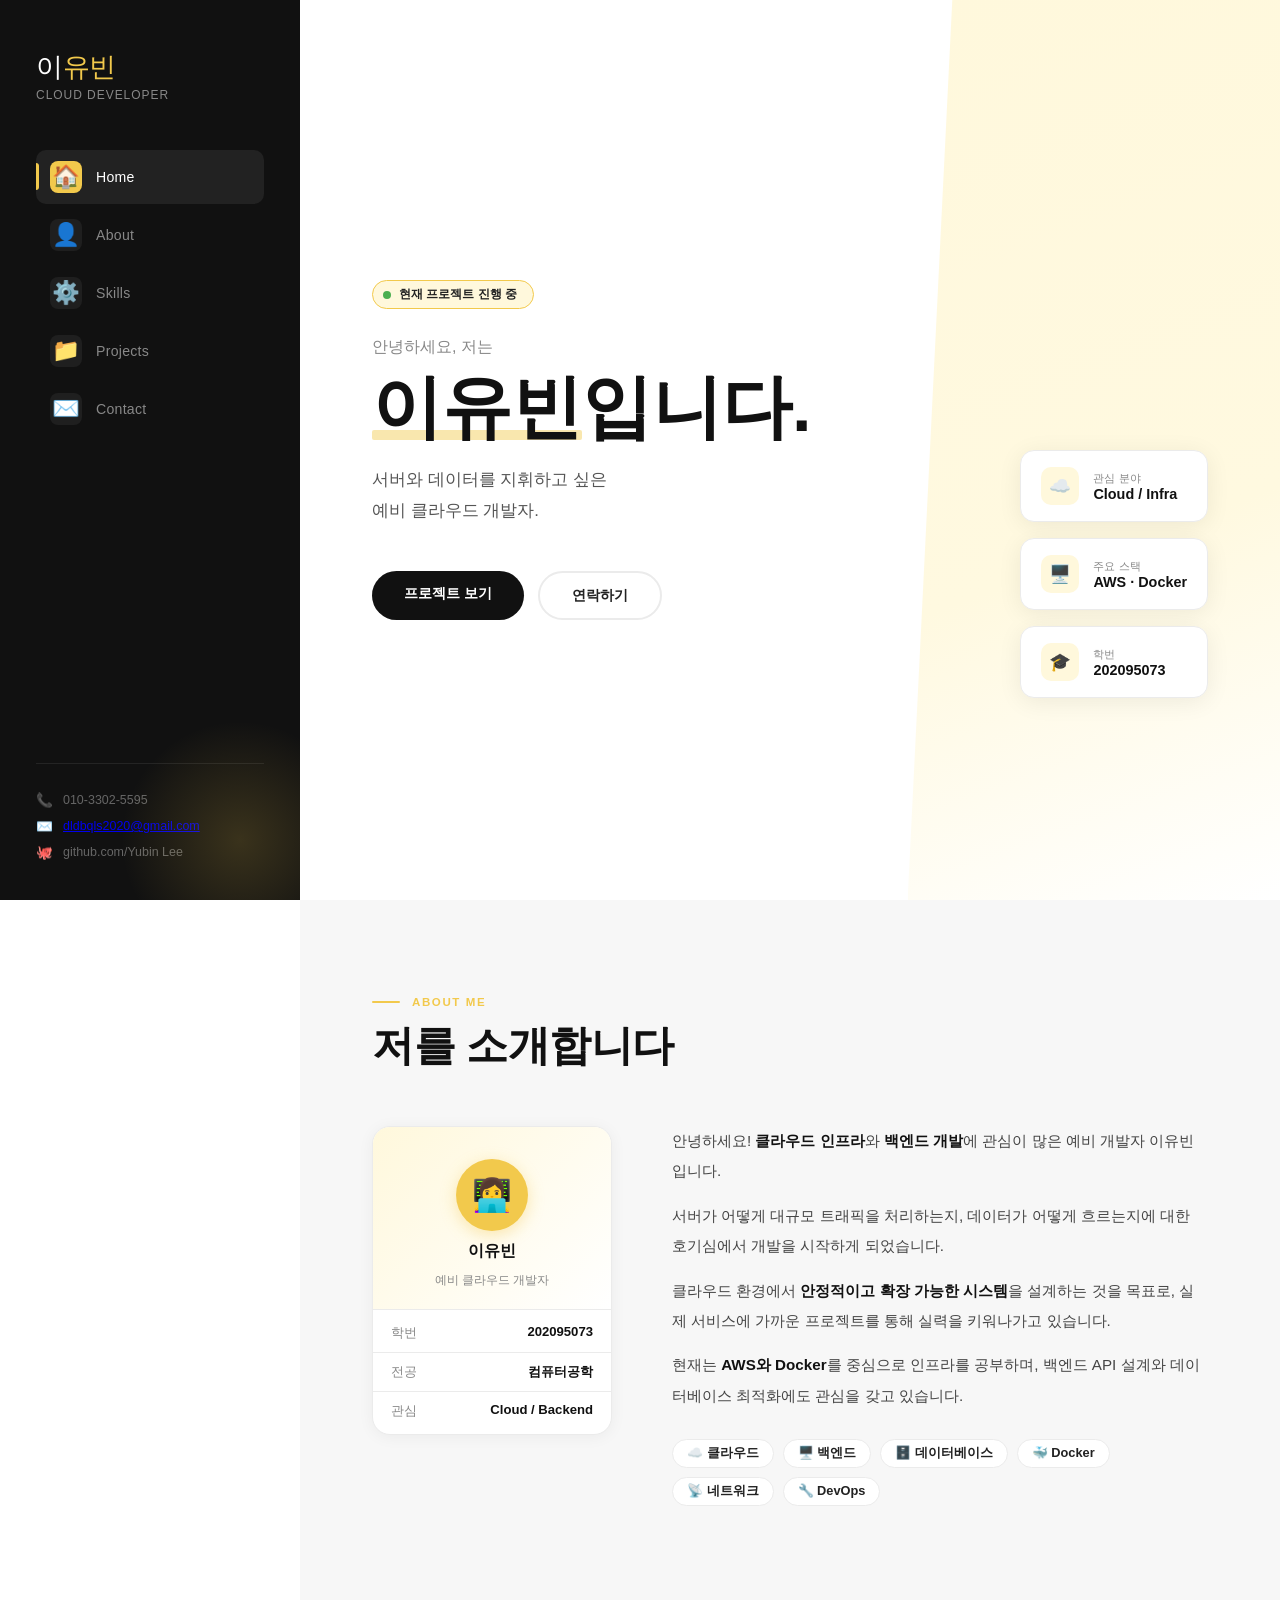
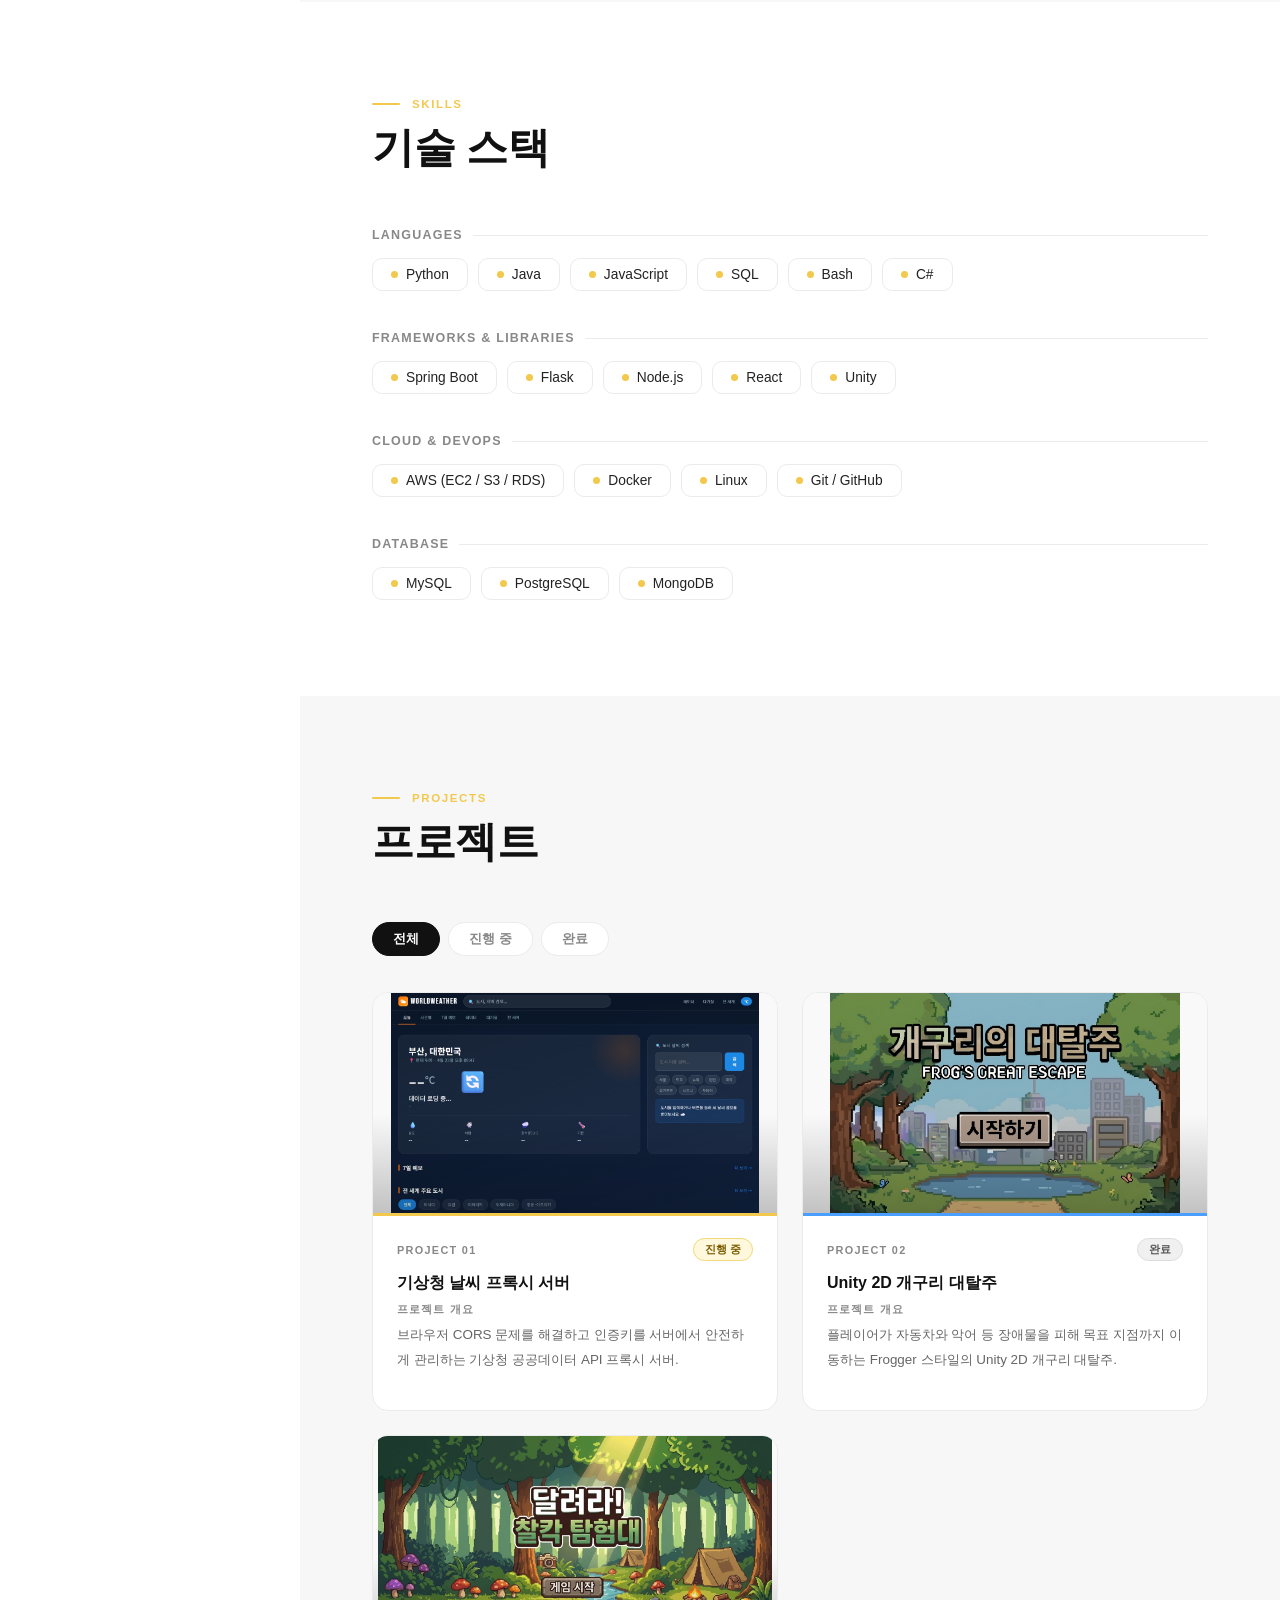
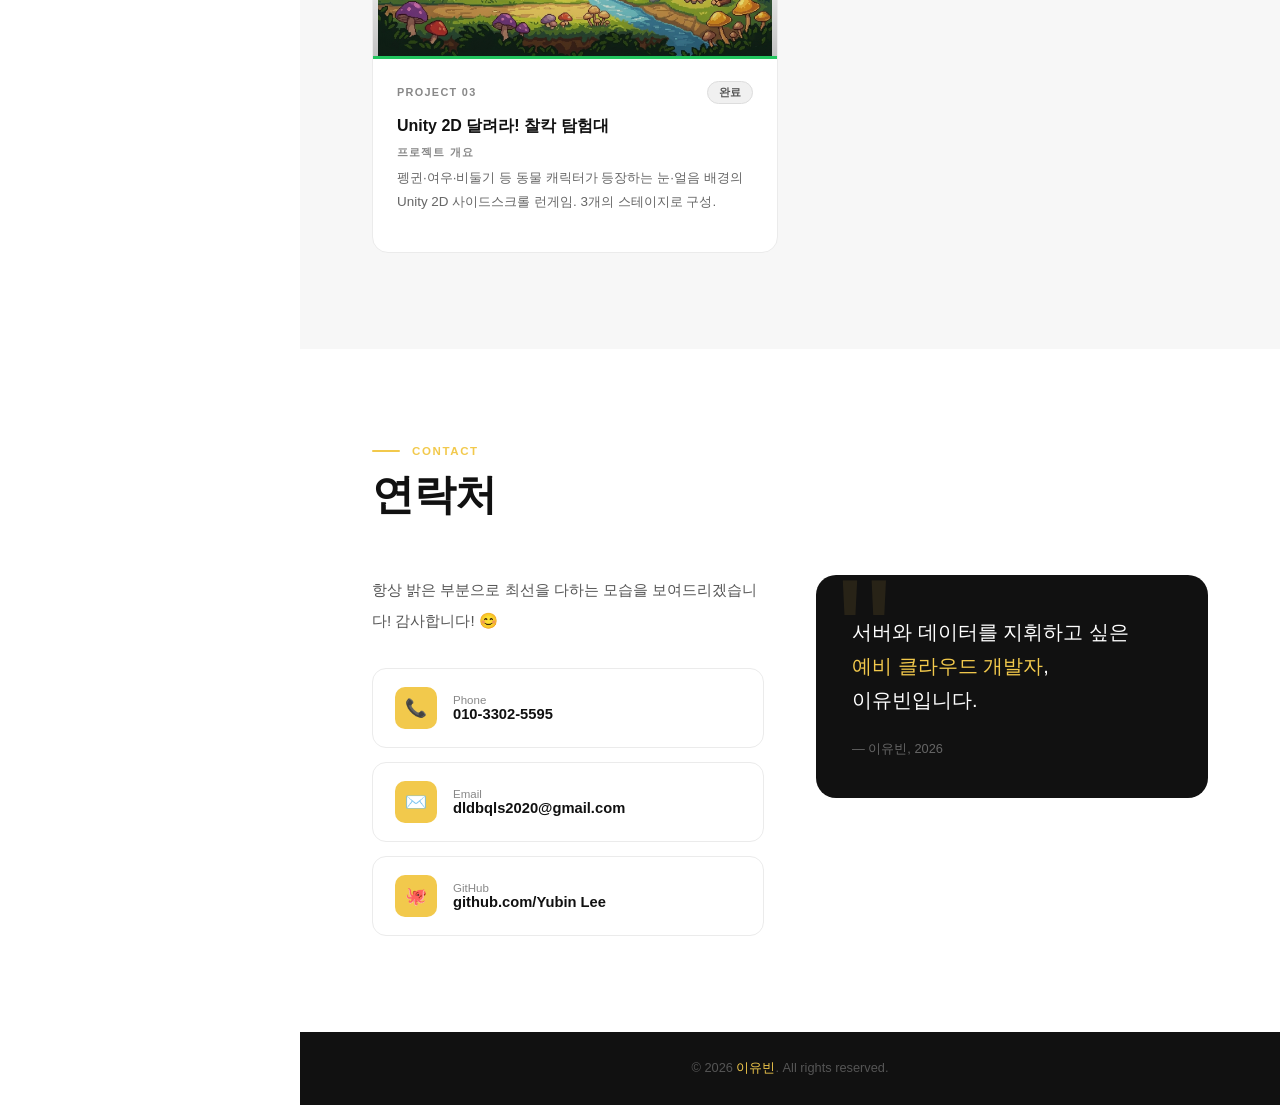
==== index.html @ a350619e "Add files via upload" ====
<!DOCTYPE html>
<html lang="ko">
<head>
  <meta charset="UTF-8" />
  <meta name="viewport" content="width=device-width, initial-scale=1.0" />
  <title>이유빈 | Portfolio</title>
  <link rel="stylesheet" href="css/style.css">
</head>
<body>

<!-- ── SIDEBAR ── -->
<aside class="sidebar">
  <div class="sb-logo">이<span>유빈</span></div>
  <div class="sb-role">Cloud Developer</div>

  <nav class="sb-nav">
    <a href="#hero" data-section="hero" class="active">
      <span class="nav-icon" style="font-size:1.4rem;line-height:1">🏠</span> Home
    </a>
    <a href="#about" data-section="about">
      <span class="nav-icon" style="font-size:1.4rem;line-height:1">👤</span> About
    </a>
    <a href="#skills" data-section="skills">
      <span class="nav-icon" style="font-size:1.4rem;line-height:1">⚙️</span> Skills
    </a>
    <a href="#projects" data-section="projects">
      <span class="nav-icon" style="font-size:1.4rem;line-height:1">📁</span> Projects
    </a>
    <a href="#contact" data-section="contact">
      <span class="nav-icon" style="font-size:1.4rem;line-height:1">✉️</span> Contact
    </a>
  </nav>

  <div class="sb-bottom">
    <div class="sb-contact-item"><span>📞</span><span>010-3302-5595</span></div>
    <div class="sb-contact-item"><span>✉️</span><span><a href="mailto:dldbqls2020@gmail.com">dldbqls2020@gmail.com</a></span></div>
    <div class="sb-contact-item"><span>🐙</span><span>github.com/Yubin Lee</span></div>
  </div>
</aside>

<!-- ── MAIN ── -->
<div class="main">

  <!-- HERO -->
  <section id="hero">
    <div class="hero-inner">
      <div class="hero-badge">
        <span class="dot"></span>
        현재 프로젝트 진행 중
      </div>
      <p class="hero-greeting">안녕하세요, 저는</p>
      <h1 class="hero-name"><span class="hl">이유빈</span>입니다.</h1>
      <p class="hero-sub">서버와 데이터를 지휘하고 싶은<br>예비 클라우드 개발자.</p>
      <div class="hero-cta">
        <a href="#projects" class="cta-main">프로젝트 보기</a>
        <a href="#contact" class="cta-sub">연락하기</a>
      </div>
    </div>

    <div class="hero-float-card">
      <div class="float-chip">
        <div class="fc-icon">☁️</div>
        <div class="fc-text">
          <div class="t">관심 분야</div>
          <div class="v">Cloud / Infra</div>
        </div>
      </div>
      <div class="float-chip">
        <div class="fc-icon">🖥️</div>
        <div class="fc-text">
          <div class="t">주요 스택</div>
          <div class="v">AWS · Docker</div>
        </div>
      </div>
      <div class="float-chip">
        <div class="fc-icon">🎓</div>
        <div class="fc-text">
          <div class="t">학번</div>
          <div class="v">202095073</div>
        </div>
      </div>
    </div>
  </section>

  <!-- ABOUT -->
  <section id="about" class="section">
    <div class="sec-eyebrow reveal"><span class="line"></span><span>About Me</span></div>
    <h2 class="sec-h reveal">저를 소개합니다</h2>

    <div class="about-grid reveal">
      <div>
        <div class="profile-card">
          <div class="pc-top">
            <div class="pc-ava">👩‍💻</div>
            <div class="pc-name">이유빈</div>
            <div class="pc-sub">예비 클라우드 개발자</div>
          </div>
          <div class="pc-rows">
            <div class="pc-row"><span class="k">학번</span><span class="v">202095073</span></div>
            <div class="pc-row"><span class="k">전공</span><span class="v">컴퓨터공학</span></div>
            <div class="pc-row"><span class="k">관심</span><span class="v">Cloud / Backend</span></div>
          </div>
        </div>
      </div>

      <div>
        <p class="about-p">안녕하세요! <strong>클라우드 인프라</strong>와 <strong>백엔드 개발</strong>에 관심이 많은 예비 개발자 이유빈입니다.</p>
        <p class="about-p">서버가 어떻게 대규모 트래픽을 처리하는지, 데이터가 어떻게 흐르는지에 대한 호기심에서 개발을 시작하게 되었습니다.</p>
        <p class="about-p">클라우드 환경에서 <strong>안정적이고 확장 가능한 시스템</strong>을 설계하는 것을 목표로, 실제 서비스에 가까운 프로젝트를 통해 실력을 키워나가고 있습니다.</p>
        <p class="about-p">현재는 <strong>AWS와 Docker</strong>를 중심으로 인프라를 공부하며, 백엔드 API 설계와 데이터베이스 최적화에도 관심을 갖고 있습니다.</p>
        <div class="tags-wrap">
          <span class="tag">☁️ 클라우드</span>
          <span class="tag">🖥️ 백엔드</span>
          <span class="tag">🗄️ 데이터베이스</span>
          <span class="tag">🐳 Docker</span>
          <span class="tag">📡 네트워크</span>
          <span class="tag">🔧 DevOps</span>
        </div>
      </div>
    </div>
  </section>

  <!-- SKILLS -->
  <section id="skills" class="section">
    <div class="sec-eyebrow reveal"><span class="line"></span><span>Skills</span></div>
    <h2 class="sec-h reveal">기술 스택</h2>

    <div class="skills-wrap reveal">
      <div class="sg">
        <div class="sg-head">Languages</div>
        <div class="chips">
          <div class="chip"><span class="chip-dot"></span>Python</div>
          <div class="chip"><span class="chip-dot"></span>Java</div>
          <div class="chip"><span class="chip-dot"></span>JavaScript</div>
          <div class="chip"><span class="chip-dot"></span>SQL</div>
          <div class="chip"><span class="chip-dot"></span>Bash</div>
          <div class="chip"><span class="chip-dot"></span>C#</div>
        </div>
      </div>
      <div class="sg">
        <div class="sg-head">Frameworks & Libraries</div>
        <div class="chips">
          <div class="chip"><span class="chip-dot"></span>Spring Boot</div>
          <div class="chip"><span class="chip-dot"></span>Flask</div>
          <div class="chip"><span class="chip-dot"></span>Node.js</div>
          <div class="chip"><span class="chip-dot"></span>React</div>
          <div class="chip"><span class="chip-dot"></span>Unity</div>
        </div>
      </div>
      <div class="sg">
        <div class="sg-head">Cloud & DevOps</div>
        <div class="chips">
          <div class="chip"><span class="chip-dot"></span>AWS (EC2 / S3 / RDS)</div>
          <div class="chip"><span class="chip-dot"></span>Docker</div>
          <div class="chip"><span class="chip-dot"></span>Linux</div>
          <div class="chip"><span class="chip-dot"></span>Git / GitHub</div>
        </div>
      </div>
      <div class="sg">
        <div class="sg-head">Database</div>
        <div class="chips">
          <div class="chip"><span class="chip-dot"></span>MySQL</div>
          <div class="chip"><span class="chip-dot"></span>PostgreSQL</div>
          <div class="chip"><span class="chip-dot"></span>MongoDB</div>
        </div>
      </div>
    </div>
  </section>

  <!-- PROJECTS -->
  <section id="projects" class="section">
    <div class="sec-eyebrow reveal"><span class="line"></span><span>Projects</span></div>
    <h2 class="sec-h reveal">프로젝트</h2>

    <!-- 필터 탭 -->
    <div class="proj-filter reveal">
      <button class="pf-btn active" data-filter="all">전체</button>
      <button class="pf-btn" data-filter="wip">진행 중</button>
      <button class="pf-btn" data-filter="done">완료</button>
    </div>

    <div class="proj-grid reveal">

      <!-- ① 기상청 날씨 프록시 서버 -->
      <div class="proj-card" data-status="wip">
        <div class="proj-thumb-wrap">
          <img class="proj-thumb" src="images/project1.jpg" alt="기상청 날씨 프록시 서버" onerror="this.parentElement.style.display='none'">
        </div>
        <div class="proj-accent"></div>
        <div class="proj-body">
          <div class="proj-meta">
            <span class="proj-num">Project 01</span>
            <span class="proj-status ps-wip">진행 중</span>
          </div>
          <div class="proj-title">기상청 날씨 프록시 서버</div>
          <div class="proj-overview-label">프로젝트 개요</div>
          <p class="proj-desc">브라우저 CORS 문제를 해결하고 인증키를 서버에서 안전하게 관리하는 기상청 공공데이터 API 프록시 서버.</p>
          <ul class="proj-points">
            <li>Express 프록시로 CORS 우회 및 .env 기반 인증키 보안 관리 구현</li>
            <li>Promise.allSettled로 초단기실황·예보·단기예보 3개 API 병렬 호출 및 부분 장애 허용 설계</li>
            <li>발표 기준시간 자동 계산 로직 및 Claude Haiku AI 프록시 엔드포인트 추가 연동</li>
          </ul>
          <div class="proj-footer">
            <div class="proj-chips">
              <span class="pc2">Node.js</span>
              <span class="pc2">Express</span>
              <span class="pc2">node-fetch</span>
              <span class="pc2">dotenv</span>
              <span class="pc2">기상청 API</span>
            </div>
            <a href="#" class="proj-link">
              GitHub
              <svg viewBox="0 0 16 16" fill="none" stroke="currentColor" stroke-width="2" stroke-linecap="round" stroke-linejoin="round"><path d="M3 13L13 3M6 3h7v7"/></svg>
            </a>
          </div>
        </div>
      </div>

      <!-- ② REST API -->
      <div class="proj-card" data-status="done">
        <div class="proj-thumb-wrap">
          <img class="proj-thumb" src="images/project2.jpg" alt="REST API" onerror="this.parentElement.style.display='none'">
        </div>
        <div class="proj-accent acc-blue"></div>
        <div class="proj-body">
          <div class="proj-meta">
            <span class="proj-num">Project 02</span>
            <span class="proj-status ps-done">완료</span>
          </div>
          <div class="proj-title">Unity 2D 개구리 대탈주</div>
          <div class="proj-overview-label">프로젝트 개요</div>
          <p class="proj-desc">플레이어가 자동차와 악어 등 장애물을 피해 목표 지점까지 이동하는 Frogger 스타일의 Unity 2D 개구리 대탈주.</p>
          <ul class="proj-points">
            <li>GameManager · StageManager · GameTimer로 전체 게임 흐름 및 스테이지 관리 구현</li>
            <li>CarSpawner · CrocodileSpawner로 장애물 자동 생성 및 이동 패턴 설계</li>
            <li>Checkpoint · GoalFlag · FinalScoreDisplay로 진행 상황 및 점수 시스템 구현</li>
          </ul>
          <div class="proj-footer">
            <div class="proj-chips">
              <span class="pc2">Unity</span>
              <span class="pc2">C#</span>
              <span class="pc2">URP 2D</span>
              <span class="pc2">TextMesh Pro</span>
              <span class="pc2">Input System</span>
              <span class="pc2">Physics 2D</span>
            </div>
            <a href="#" class="proj-link">
              GitHub
              <svg viewBox="0 0 16 16" fill="none" stroke="currentColor" stroke-width="2" stroke-linecap="round" stroke-linejoin="round"><path d="M3 13L13 3M6 3h7v7"/></svg>
            </a>
          </div>
        </div>
      </div>

      <!-- ③ Docker -->
      <div class="proj-card" data-status="done">
        <div class="proj-thumb-wrap">
          <img class="proj-thumb" src="images/project3.jpg" alt="Docker 배포" onerror="this.parentElement.style.display='none'">
        </div>
        <div class="proj-accent acc-green"></div>
        <div class="proj-body">
          <div class="proj-meta">
            <span class="proj-num">Project 03</span>
            <span class="proj-status ps-done">완료</span>
          </div>
          <div class="proj-title">Unity 2D 달려라! 찰칵 탐험대</div>
          <div class="proj-overview-label">프로젝트 개요</div>
          <p class="proj-desc">펭귄·여우·비둘기 등 동물 캐릭터가 등장하는 눈·얼음 배경의 Unity 2D 사이드스크롤 런게임. 3개의 스테이지로 구성.</p>
          <ul class="proj-points">
            <li>PlayerController로 달리기·점프·슬라이딩 애니메이션 및 이동 처리 구현</li>
            <li>ObjectSpawner · ObstacleMovement로 장애물 자동 생성 및 이동 패턴 설계</li>
            <li>StageData · GameManager · FinalScoreDisplay로 3스테이지 진행 및 점수 시스템 구현</li>
          </ul>
          <div class="proj-footer">
            <div class="proj-chips">
              <span class="pc2">Unity</span>
              <span class="pc2">C#</span>
              <span class="pc2">URP 2D</span>
              <span class="pc2">Animation</span>
              <span class="pc2">Physics 2D</span>
              <span class="pc2">ScrollingBackground</span>
            </div>
            <a href="#" class="proj-link">
              GitHub
              <svg viewBox="0 0 16 16" fill="none" stroke="currentColor" stroke-width="2" stroke-linecap="round" stroke-linejoin="round"><path d="M3 13L13 3M6 3h7v7"/></svg>
            </a>
          </div>
        </div>
      </div>

    </div>
  </section>

  <!-- CONTACT -->
  <section id="contact" class="section">
    <div class="sec-eyebrow reveal"><span class="line"></span><span>Contact</span></div>
    <h2 class="sec-h reveal">연락처</h2>

    <div class="contact-wrap2 reveal">
      <div class="contact-left">
        <p class="contact-msg">항상 밝은 부분으로 최선을 다하는 모습을 보여드리겠습니다! 감사합니다! 😊</p>
        <div class="contact-links">
          <a href="tel:010-3302-5595" class="cl-item">
            <div class="cl-icon">📞</div>
            <div><div class="cl-lbl">Phone</div><div class="cl-val">010-3302-5595</div></div>
          </a>
          <a href="mailto:dldbqls2020@gmail.com" class="cl-item">
            <div class="cl-icon">✉️</div>
            <div><div class="cl-lbl">Email</div><div class="cl-val">dldbqls2020@gmail.com</div></div>
          </a>
          <a href="https://github.com/" target="_blank" class="cl-item">
            <div class="cl-icon">🐙</div>
            <div><div class="cl-lbl">GitHub</div><div class="cl-val">github.com/Yubin Lee</div></div>
          </a>
        </div>
      </div>

      <div class="contact-right">
        <p class="cq-text">
          서버와 데이터를 지휘하고 싶은<br><span>예비 클라우드 개발자</span>,<br>이유빈입니다.
        </p>
        <div class="cq-author">— 이유빈, 2026</div>
      </div>
    </div>
  </section>

  <!-- FOOTER -->
  <footer class="footer2">
    © 2026 <span>이유빈</span>. All rights reserved.
  </footer>

</div><!-- /main -->

<script data-cfasync="false" src="/cdn-cgi/scripts/5c5dd728/cloudflare-static/email-decode.min.js"></script>
<script>
  /* ── Scroll reveal ── */
  function activateReveal() {
    document.querySelectorAll('.reveal').forEach(el => el.classList.add('visible'));
  }

  if ('IntersectionObserver' in window) {
    const revealObs = new IntersectionObserver((entries) => {
      entries.forEach((e, i) => {
        if (e.isIntersecting) {
          setTimeout(() => e.target.classList.add('visible'), i * 80);
          revealObs.unobserve(e.target);
        }
      });
    }, { threshold: 0.05 });
    document.querySelectorAll('.reveal').forEach(el => revealObs.observe(el));
    // fallback: 1초 후 아직 안 보이는 요소 강제 표시
    setTimeout(activateReveal, 1000);
  } else {
    activateReveal();
  }

  /* ── Sidebar active nav ── */
  const navLinks = document.querySelectorAll('.sb-nav a[data-section]');
  const sections = Array.from(document.querySelectorAll('section[id]'));

  function setActive(id) {
    navLinks.forEach(a => {
      a.classList.toggle('active', a.dataset.section === id);
    });
  }

  function getCurrentSection() {
    const scrollY = window.scrollY;
    const windowH = window.innerHeight;
    const docH = document.documentElement.scrollHeight;

    // 페이지 하단에 거의 도달하면 마지막 섹션(contact) 강제 활성화
    if (scrollY + windowH >= docH - 10) {
      return sections[sections.length - 1].id;
    }

    for (let i = sections.length - 1; i >= 0; i--) {
      const sec = sections[i];
      const top = sec.getBoundingClientRect().top + scrollY;
      if (scrollY >= top - 120) return sec.id;
    }
    return sections[0] ? sections[0].id : 'hero';
  }

  window.addEventListener('scroll', () => {
    setActive(getCurrentSection());
  }, { passive: true });

  /* ── Project filter ── */
  const filterBtns = document.querySelectorAll('.pf-btn');
  const projCards  = document.querySelectorAll('.proj-card');

  filterBtns.forEach(btn => {
    btn.addEventListener('click', () => {
      filterBtns.forEach(b => b.classList.remove('active'));
      btn.classList.add('active');
      const f = btn.dataset.filter;
      projCards.forEach(card => {
        if (f === 'all' || card.dataset.status === f) {
          card.classList.remove('hidden');
        } else {
          card.classList.add('hidden');
        }
      });
    });
  });

  setActive(getCurrentSection());
</script>

<!-- PROJECT MODAL -->
<div class="modal-overlay" id="projModal">
  <div class="modal" id="modalBox">
    <div class="modal-accent" id="modalAccent"></div>
    <div class="modal-inner">
      <div class="modal-img-wrap">
        <img class="modal-img" id="modalImg" src="" alt="">
      </div>
      <div class="modal-header">
        <div>
          <div class="modal-num" id="modalNum"></div>
          <div class="modal-title" id="modalTitle"></div>
        </div>
        <button class="modal-close" id="modalClose">✕</button>
      </div>
      <div class="modal-status" id="modalStatus"></div>
      <div class="modal-divider"></div>
      <div class="modal-section-label">핵심 구현 포인트</div>
      <p class="modal-desc" id="modalDesc" style="display:none"></p>
      <ul class="modal-points" id="modalPoints"></ul>
      <div class="modal-divider"></div>
      <div class="modal-section-label">기술 스택</div>
      <div class="modal-chips" id="modalChips"></div>
      <div class="modal-footer">
        <a href="#" class="modal-gh-btn" id="modalGhBtn" target="_blank">
          <svg viewBox="0 0 16 16" fill="none" stroke="currentColor" stroke-width="2" stroke-linecap="round" stroke-linejoin="round"><path d="M3 13L13 3M6 3h7v7"/></svg>
          GitHub 보기
        </a>
      </div>
    </div>
  </div>
</div>

<script>
  /* ── Project Modal ── */
  const modalData = [
    {
      num: 'Project 01',
      title: '기상청 날씨 프록시 서버',
      status: 'wip',
      accent: '',
      img: 'images/project1.jpg',
      desc: '브라우저 CORS 문제를 해결하고 인증키를 서버에서 안전하게 관리하는 기상청 공공데이터 API 프록시 서버. Express + node-fetch 기반으로 프론트엔드와 기상청 API 사이를 중계합니다.',
      points: [
        'Express 프록시로 CORS 우회 및 .env 기반 인증키 보안 관리 구현',
        'Promise.allSettled로 초단기실황·예보·단기예보 3개 API 병렬 호출 및 부분 장애 허용 설계',
        '발표 기준시간 자동 계산 로직 및 Claude Haiku AI 프록시 엔드포인트 추가 연동'
      ],
      chips: ['Node.js', 'Express', 'node-fetch', 'dotenv', '기상청 API'],
      github: '#'
    },
    {
      num: 'Project 02',
      title: 'Unity 2D 개구리 대탈주',
      status: 'done',
      accent: 'acc-blue',
      img: 'images/project2.jpg',
      desc: '플레이어가 자동차와 악어 등 장애물을 피해 목표 지점까지 이동하는 Frogger 스타일의 Unity 2D 개구리 대탈주.',
      points: [
        'GameManager · StageManager · GameTimer로 전체 게임 흐름 및 스테이지 관리 구현',
        'CarSpawner · CrocodileSpawner로 장애물 자동 생성 및 이동 패턴 설계',
        'Checkpoint · GoalFlag · FinalScoreDisplay로 진행 상황 및 점수 시스템 구현'
      ],
      chips: ['Unity', 'C#', 'URP 2D', 'TextMesh Pro', 'Input System', 'Physics 2D'],
      github: '#'
    },
    {
      num: 'Project 03',
      title: 'Unity 2D 달려라! 찰칵 탐험대',
      status: 'done',
      accent: 'acc-green',
      img: 'images/project3.jpg',
      desc: '펭귄·여우·비둘기 등 동물 캐릭터가 등장하는 눈·얼음 배경의 Unity 2D 사이드스크롤 런게임. 3개의 스테이지로 구성.',
      points: [
        'PlayerController로 달리기·점프·슬라이딩 애니메이션 및 이동 처리 구현',
        'ObjectSpawner · ObstacleMovement로 장애물 자동 생성 및 이동 패턴 설계',
        'StageData · GameManager · FinalScoreDisplay로 3스테이지 진행 및 점수 시스템 구현'
      ],
      chips: ['Unity', 'C#', 'URP 2D', 'Animation', 'Physics 2D', 'ScrollingBackground'],
      github: '#'
    },
  ];

  const overlay   = document.getElementById('projModal');
  const modalAccent = document.getElementById('modalAccent');
  const modalImg  = document.getElementById('modalImg');
  const modalNum  = document.getElementById('modalNum');
  const modalTitle = document.getElementById('modalTitle');
  const modalStatus = document.getElementById('modalStatus');
  const modalDesc = document.getElementById('modalDesc');
  const modalPoints = document.getElementById('modalPoints');
  const modalChips = document.getElementById('modalChips');
  const modalGhBtn = document.getElementById('modalGhBtn');

  function openModal(idx) {
    const d = modalData[idx];
    modalAccent.className = 'modal-accent ' + d.accent;
    modalImg.src = d.img;
    modalImg.alt = d.title;
    modalNum.textContent = d.num;
    modalTitle.textContent = d.title;
    // 상태 뱃지
    modalStatus.innerHTML = d.status === 'wip'
      ? '<span class="proj-status ps-wip">진행 중</span>'
      : '<span class="proj-status ps-done">완료</span>';
    modalDesc.textContent = d.desc;
    // 포인트 리스트
    modalPoints.innerHTML = d.points.map(p => `<li>${p}</li>`).join('');
    // 기술 스택
    modalChips.innerHTML = d.chips.map(c => `<span class="modal-chip">${c}</span>`).join('');
    modalGhBtn.href = d.github;
    overlay.classList.add('open');
    document.body.style.overflow = 'hidden';
  }

  function closeModal() {
    overlay.classList.remove('open');
    document.body.style.overflow = '';
  }

  // 카드 클릭
  document.querySelectorAll('.proj-card').forEach((card, idx) => {
    card.addEventListener('click', () => openModal(idx));
  });

  // 닫기 버튼 / 오버레이 클릭
  document.getElementById('modalClose').addEventListener('click', closeModal);
  overlay.addEventListener('click', (e) => {
    if (e.target === overlay) closeModal();
  });

  // ESC 키
  document.addEventListener('keydown', (e) => {
    if (e.key === 'Escape') closeModal();
  });
</script>
</body>
</html>
---- css/style.css ----
:root {
      --yellow: #F2C94C;
      --yellow-soft: #FFF8DC;
      --yellow-hover: #ffe169;
      --black: #111111;
      --dark: #222222;
      --gray: #888;
      --gray-light: #f7f7f7;
      --white: #ffffff;
      --border: #ebebeb;
      --sidebar-w: 300px;
      --font-serif: 'Malgun Gothic', '맑은 고딕', sans-serif;
      --font-sans: 'Malgun Gothic', '맑은 고딕', sans-serif;
      --transition: 0.28s cubic-bezier(.4,0,.2,1);
    }

    *, *::before, *::after { margin: 0; padding: 0; box-sizing: border-box; font-family: 'Malgun Gothic', '맑은 고딕', sans-serif !important; }
    html { scroll-behavior: smooth; }

    body {
      font-family: var(--font-sans);
      background: var(--white);
      color: var(--black);
      display: flex;
      min-height: 100vh;
    }

    /* ══════════════════════════
       SIDEBAR
    ══════════════════════════ */
    .sidebar {
      width: var(--sidebar-w);
      flex-shrink: 0;
      position: fixed;
      top: 0; left: 0; bottom: 0;
      background: var(--black);
      display: flex;
      flex-direction: column;
      padding: 52px 36px 40px;
      z-index: 100;
      overflow: hidden;
    }

    .sidebar::before {
      content: '';
      position: absolute;
      bottom: -60px; right: -60px;
      width: 240px; height: 240px;
      border-radius: 50%;
      background: radial-gradient(circle, rgba(242,201,76,0.18) 0%, transparent 70%);
      pointer-events: none;
    }

    .sb-logo {
      font-family: var(--font-serif);
      font-size: 1.7rem;
      color: var(--white);
      letter-spacing: -0.5px;
      line-height: 1.1;
      margin-bottom: 6px;
    }
    .sb-logo span { color: var(--yellow); }

    .sb-role {
      font-size: 0.75rem;
      color: var(--gray);
      letter-spacing: 0.08em;
      text-transform: uppercase;
      margin-bottom: 48px;
    }

    .sb-nav { display: flex; flex-direction: column; gap: 4px; flex: 1; }
    .sb-nav a {
      display: flex;
      align-items: center;
      gap: 14px;
      padding: 11px 14px;
      border-radius: 10px;
      text-decoration: none;
      color: #888;
      font-size: 0.88rem;
      font-weight: 500;
      letter-spacing: 0.02em;
      transition: background var(--transition), color var(--transition);
      position: relative;
    }
    .sb-nav a .nav-icon {
      width: 32px; height: 32px;
      border-radius: 8px;
      background: rgba(255,255,255,0.06);
      display: flex; align-items: center; justify-content: center;
      font-size: 0.95rem;
      transition: background var(--transition);
      flex-shrink: 0;
    }
    .sb-nav a:hover,
    .sb-nav a.active {
      background: rgba(255,255,255,0.07);
      color: var(--white);
    }
    .sb-nav a:hover .nav-icon,
    .sb-nav a.active .nav-icon {
      background: var(--yellow);
    }
    .sb-nav a.active::before {
      content: '';
      position: absolute;
      left: 0; top: 25%; bottom: 25%;
      width: 3px;
      border-radius: 0 3px 3px 0;
      background: var(--yellow);
    }

    .sb-bottom {
      border-top: 1px solid rgba(255,255,255,0.08);
      padding-top: 28px;
      display: flex;
      flex-direction: column;
      gap: 10px;
    }
    .sb-contact-item {
      display: flex;
      align-items: center;
      gap: 10px;
      font-size: 0.78rem;
      color: #666;
    }
    .sb-contact-item span:first-child {
      color: var(--yellow);
      font-size: 0.85rem;
    }

    /* ══════════════════════════
       MAIN CONTENT
    ══════════════════════════ */
    .main {
      margin-left: var(--sidebar-w);
      flex: 1;
      min-height: 100vh;
    }

    /* ══════════════════════════
       HERO
    ══════════════════════════ */
    #hero {
      min-height: 100vh;
      display: flex;
      align-items: center;
      padding: 80px 72px;
      position: relative;
      overflow: hidden;
      background: var(--white);
    }

    #hero::after {
      content: '';
      position: absolute;
      top: 0; right: 0;
      width: 38%;
      height: 100%;
      background: linear-gradient(160deg, var(--yellow-soft) 0%, #fff9e0 60%, #ffffff 100%);
      clip-path: polygon(12% 0, 100% 0, 100% 100%, 0% 100%);
      z-index: 0;
    }

    .hero-inner {
      position: relative;
      z-index: 1;
      max-width: 620px;
    }

    .hero-badge {
      display: inline-flex;
      align-items: center;
      gap: 8px;
      background: var(--yellow-soft);
      border: 1.5px solid var(--yellow);
      border-radius: 40px;
      padding: 5px 16px 5px 10px;
      font-size: 0.78rem;
      font-weight: 600;
      color: var(--dark);
      margin-bottom: 28px;
      animation: fadeUp 0.7s ease both;
    }
    .hero-badge .dot {
      width: 8px; height: 8px;
      border-radius: 50%;
      background: #4caf50;
      animation: pulse 2s infinite;
    }
    @keyframes pulse {
      0%, 100% { box-shadow: 0 0 0 0 rgba(76,175,80,0.5); }
      50% { box-shadow: 0 0 0 5px rgba(76,175,80,0); }
    }

    .hero-greeting {
      font-size: 1rem;
      color: var(--gray);
      font-weight: 400;
      margin-bottom: 12px;
      animation: fadeUp 0.7s 0.08s ease both;
    }

    .hero-name {
      font-family: var(--font-serif);
      font-size: clamp(3rem, 5.5vw, 5rem);
      line-height: 1.05;
      color: var(--black);
      margin-bottom: 20px;
      animation: fadeUp 0.7s 0.15s ease both;
    }
    .hero-name .hl {
      display: inline-block;
      position: relative;
    }
    .hero-name .hl::after {
      content: '';
      position: absolute;
      left: 0; bottom: 4px;
      width: 100%; height: 10px;
      background: var(--yellow);
      opacity: 0.45;
      z-index: -1;
      border-radius: 2px;
    }

    .hero-sub {
      font-size: 1.05rem;
      color: #555;
      line-height: 1.85;
      max-width: 480px;
      margin-bottom: 44px;
      animation: fadeUp 0.7s 0.22s ease both;
    }

    .hero-cta {
      display: flex;
      gap: 14px;
      flex-wrap: wrap;
      animation: fadeUp 0.7s 0.3s ease both;
    }
    .cta-main {
      padding: 13px 32px;
      background: var(--black);
      color: var(--white);
      border-radius: 50px;
      font-size: 0.9rem;
      font-weight: 700;
      text-decoration: none;
      transition: background var(--transition), transform var(--transition);
    }
    .cta-main:hover { background: #333; transform: translateY(-2px); }
    .cta-sub {
      padding: 13px 32px;
      border: 2px solid var(--border);
      color: var(--dark);
      border-radius: 50px;
      font-size: 0.9rem;
      font-weight: 600;
      text-decoration: none;
      transition: border-color var(--transition), transform var(--transition);
    }
    .cta-sub:hover { border-color: var(--yellow); transform: translateY(-2px); }

    .hero-float-card {
      position: absolute;
      right: 72px; top: 50%;
      transform: translateY(-50%);
      z-index: 2;
      display: flex;
      flex-direction: column;
      gap: 16px;
      animation: fadeUp 0.8s 0.4s ease both;
    }
    .float-chip {
      background: var(--white);
      border: 1.5px solid var(--border);
      border-radius: 14px;
      padding: 16px 20px;
      display: flex;
      align-items: center;
      gap: 14px;
      box-shadow: 0 4px 24px rgba(0,0,0,0.07);
      min-width: 180px;
      transition: transform var(--transition), box-shadow var(--transition);
    }
    .float-chip:hover { transform: translateY(-3px); box-shadow: 0 10px 32px rgba(0,0,0,0.1); }
    .fc-icon {
      width: 38px; height: 38px;
      border-radius: 10px;
      background: var(--yellow-soft);
      display: flex; align-items: center; justify-content: center;
      font-size: 1.1rem;
      flex-shrink: 0;
    }
    .fc-text .t { font-size: 0.7rem; color: var(--gray); }
    .fc-text .v { font-size: 0.9rem; font-weight: 700; }

    /* ══════════════════════════
       SECTION BASE
    ══════════════════════════ */
    .section {
      padding: 96px 72px;
    }
    .section:nth-child(even) { background: var(--gray-light); }

    .sec-eyebrow {
      display: flex;
      align-items: center;
      gap: 12px;
      margin-bottom: 10px;
    }
    .sec-eyebrow .line {
      width: 28px; height: 2px;
      background: var(--yellow);
      border-radius: 2px;
    }
    .sec-eyebrow span {
      font-size: 0.72rem;
      font-weight: 700;
      letter-spacing: 0.14em;
      text-transform: uppercase;
      color: var(--yellow);
    }
    .sec-h {
      font-family: var(--font-serif);
      font-size: clamp(1.8rem, 3.5vw, 2.6rem);
      color: var(--black);
      letter-spacing: -0.5px;
      margin-bottom: 52px;
    }

    /* ══════════════════════════
       ABOUT
    ══════════════════════════ */
    .about-grid {
      display: grid;
      grid-template-columns: 240px 1fr;
      gap: 60px;
      align-items: start;
    }
    .profile-card {
      background: var(--white);
      border: 1.5px solid var(--border);
      border-radius: 18px;
      overflow: hidden;
      box-shadow: 0 2px 16px rgba(0,0,0,0.05);
    }
    .pc-top {
      background: linear-gradient(135deg, var(--yellow-soft), #fff);
      padding: 32px 20px 20px;
      display: flex;
      flex-direction: column;
      align-items: center;
      gap: 10px;
      border-bottom: 1px solid var(--border);
    }
    .pc-ava {
      width: 72px; height: 72px;
      border-radius: 50%;
      background: var(--yellow);
      display: flex; align-items: center; justify-content: center;
      font-size: 2rem;
      box-shadow: 0 4px 16px rgba(242,201,76,0.4);
    }
    .pc-name { font-weight: 700; font-size: 1rem; }
    .pc-sub { font-size: 0.78rem; color: var(--gray); }
    .pc-rows { padding: 4px 0; }
    .pc-row {
      display: flex;
      justify-content: space-between;
      padding: 10px 18px;
      font-size: 0.82rem;
      border-bottom: 1px solid var(--border);
    }
    .pc-row:last-child { border-bottom: none; }
    .pc-row .k { color: var(--gray); }
    .pc-row .v { font-weight: 600; }

    .proj-overview-label {
      font-size: 0.7rem;
      font-weight: 700;
      letter-spacing: 0.1em;
      text-transform: uppercase;
      color: var(--gray);
      margin-bottom: 6px;
    }
    .about-p { font-size: 0.95rem; color: #444; line-height: 2; }
    .about-p + .about-p { margin-top: 14px; }
    .about-p strong { color: var(--black); }

    .tags-wrap { margin-top: 28px; display: flex; flex-wrap: wrap; gap: 9px; }
    .tag {
      padding: 5px 14px;
      border-radius: 40px;
      background: var(--white);
      border: 1.5px solid var(--border);
      font-size: 0.8rem;
      font-weight: 600;
      color: var(--dark);
      transition: border-color var(--transition), background var(--transition);
    }
    .tag:hover { border-color: var(--yellow); background: var(--yellow-soft); }

    /* ══════════════════════════
       SKILLS
    ══════════════════════════ */
    .skills-wrap { display: flex; flex-direction: column; gap: 40px; }
    .sg-head {
      font-size: 0.78rem;
      font-weight: 700;
      letter-spacing: 0.1em;
      text-transform: uppercase;
      color: var(--gray);
      margin-bottom: 16px;
      display: flex;
      align-items: center;
      gap: 10px;
    }
    .sg-head::after {
      content: '';
      flex: 1;
      height: 1px;
      background: var(--border);
    }
    .chips { display: flex; flex-wrap: wrap; gap: 10px; }
    .chip {
      display: flex; align-items: center; gap: 8px;
      padding: 8px 18px;
      border: 1.5px solid var(--border);
      border-radius: 10px;
      background: var(--white);
      font-size: 0.86rem;
      font-weight: 500;
      color: var(--dark);
      transition: border-color var(--transition), background var(--transition), transform var(--transition);
      cursor: default;
    }
    .chip:hover {
      border-color: var(--yellow);
      background: var(--yellow-soft);
      transform: translateY(-2px);
    }
    .chip-dot {
      width: 7px; height: 7px;
      background: var(--yellow);
      border-radius: 50%;
      flex-shrink: 0;
    }

    /* ══════════════════════════
       PROJECTS
    ══════════════════════════ */

    /* 필터 탭 */
    .proj-filter {
      display: flex;
      gap: 8px;
      margin-bottom: 36px;
    }
    .pf-btn {
      padding: 7px 20px;
      border-radius: 40px;
      border: 1.5px solid var(--border);
      background: var(--white);
      font-size: 0.82rem;
      font-weight: 600;
      color: var(--gray);
      cursor: pointer;
      transition: all var(--transition);
    }
    .pf-btn:hover { border-color: var(--yellow); color: var(--dark); }
    .pf-btn.active {
      background: var(--black);
      border-color: var(--black);
      color: var(--white);
    }

    /* 그리드 */
    .proj-grid {
      display: grid;
      grid-template-columns: repeat(2, 1fr);
      gap: 24px;
    }

    /* 카드 */
    .proj-card {
      background: var(--white);
      border: 1.5px solid var(--border);
      border-radius: 16px;
      overflow: hidden;
      display: flex;
      flex-direction: column;
      transition: border-color var(--transition), box-shadow var(--transition), transform var(--transition);
    }
    .proj-card:hover {
      border-color: var(--yellow);
      box-shadow: 0 8px 32px rgba(0,0,0,0.08);
      transform: translateY(-3px);
    }
    .proj-card.hidden { display: none; }

    /* 카드 썸네일 이미지 */
    .proj-thumb {
      width: 100%;
      height: 220px;
      object-fit: contain;
      background: #f9f9f9;
      display: block;
      transition: transform 0.4s ease;
    }
    .proj-card:hover .proj-thumb { transform: scale(1.04); }
    .proj-thumb-wrap {
      overflow: hidden;
      position: relative;
      flex-shrink: 0;
    }
    .proj-thumb-wrap::after {
      content: '';
      position: absolute;
      inset: 0;
      background: linear-gradient(to bottom, transparent 55%, rgba(0,0,0,0.22) 100%);
      pointer-events: none;
    }

    /* 카드 상단 포인트 라인 */
    .proj-accent {
      height: 3px;
      background: var(--yellow);
      width: 100%;
      flex-shrink: 0;
    }
    .proj-accent.acc-blue   { background: #4a9eff; }
    .proj-accent.acc-green  { background: #22c55e; }
    .proj-accent.acc-purple { background: #9333ea; }

    /* 카드 본문 */
    .proj-body {
      padding: 22px 24px 24px;
      display: flex;
      flex-direction: column;
      flex: 1;
    }

    .proj-meta {
      display: flex;
      align-items: center;
      justify-content: space-between;
      margin-bottom: 10px;
    }

    .proj-num {
      font-size: 0.68rem;
      font-weight: 700;
      letter-spacing: 0.12em;
      color: var(--gray);
      text-transform: uppercase;
    }

    .proj-status {
      font-size: 0.7rem;
      font-weight: 700;
      padding: 3px 11px;
      border-radius: 40px;
    }
    .ps-wip  { background: var(--yellow-soft); color: #7a5c00; border: 1px solid #f0d97a; }
    .ps-done { background: #f0f0f0; color: #555; border: 1px solid #ddd; }

    .proj-title {
      font-size: 1rem;
      font-weight: 800;
      color: var(--black);
      margin-bottom: 8px;
      line-height: 1.45;
    }

    .proj-desc {
      font-size: 0.84rem;
      color: #666;
      line-height: 1.8;
      margin-bottom: 14px;
    }

    /* 핵심 구현 포인트 */
    .proj-points {
      list-style: none;
      display: none;
      flex-direction: column;
      gap: 5px;
      margin-bottom: 18px;
      flex: 1;
    }
    .proj-points li {
      font-size: 0.81rem;
      color: #444;
      display: flex;
      align-items: flex-start;
      gap: 7px;
      line-height: 1.5;
    }
    .proj-points li::before {
      content: '✓';
      color: var(--yellow);
      font-weight: 900;
      flex-shrink: 0;
      margin-top: 1px;
    }

    .proj-footer {
      display: none;
      align-items: center;
      justify-content: space-between;
      flex-wrap: wrap;
      gap: 8px;
      margin-top: auto;
      padding-top: 16px;
      border-top: 1px solid var(--border);
    }

    .proj-chips { display: flex; flex-wrap: wrap; gap: 5px; }
    .pc2 {
      background: var(--gray-light);
      border-radius: 5px;
      padding: 3px 9px;
      font-size: 0.72rem;
      font-weight: 600;
      color: #555;
      transition: background var(--transition), color var(--transition);
    }
    .proj-card:hover .pc2 { background: rgba(242,201,76,0.2); color: #7a5c00; }

    .proj-link {
      display: inline-flex;
      align-items: center;
      gap: 5px;
      font-size: 0.77rem;
      font-weight: 700;
      color: var(--black);
      text-decoration: none;
      border-bottom: 1.5px solid var(--yellow);
      padding-bottom: 1px;
      transition: color var(--transition);
      white-space: nowrap;
    }
    .proj-link:hover { color: #a07800; }
    .proj-link svg { width: 12px; height: 12px; transition: transform var(--transition); }
    .proj-link:hover svg { transform: translate(2px, -2px); }

    /* ══════════════════════════
       PROJECT MODAL
    ══════════════════════════ */
    .modal-overlay {
      position: fixed;
      inset: 0;
      background: rgba(0,0,0,0.45);
      z-index: 500;
      display: flex;
      align-items: center;
      justify-content: center;
      opacity: 0;
      pointer-events: none;
      transition: opacity 0.22s ease;
    }
    .modal-overlay.open {
      opacity: 1;
      pointer-events: all;
    }
    .modal {
      background: var(--white);
      border-radius: 20px;
      width: 540px;
      max-width: calc(100vw - 48px);
      max-height: 90vh;
      overflow-y: auto;
      box-shadow: 0 24px 64px rgba(0,0,0,0.18);
      transform: translateY(16px) scale(0.98);
      transition: transform 0.22s ease;
      position: relative;
    }
    .modal-overlay.open .modal {
      transform: translateY(0) scale(1);
    }
    .modal-accent {
      height: 4px;
      width: 100%;
      border-radius: 20px 20px 0 0;
      background: var(--yellow);
    }
    .modal-accent.acc-blue   { background: #4a9eff; }
    .modal-accent.acc-green  { background: #22c55e; }
    .modal-accent.acc-purple { background: #9333ea; }
    .modal-inner {
      padding: 28px 32px 32px;
    }
    .modal-header {
      display: flex;
      align-items: flex-start;
      justify-content: space-between;
      gap: 12px;
      margin-bottom: 6px;
    }
    .modal-img-wrap {
      overflow: hidden;
      border-radius: 10px;
      margin-bottom: 18px;
    }
    .modal-img {
      width: 100%;
      height: auto;
      max-height: 320px;
      object-fit: contain;
      background: #f9f9f9;
      display: block;
      border-radius: 10px;
    }
    .modal-num {
      font-size: 0.68rem;
      font-weight: 700;
      letter-spacing: 0.12em;
      color: var(--gray);
      text-transform: uppercase;
      margin-bottom: 6px;
    }
    .modal-title {
      font-size: 1.2rem;
      font-weight: 800;
      color: var(--black);
      line-height: 1.4;
    }
    .modal-close {
      width: 32px; height: 32px;
      border-radius: 8px;
      border: 1.5px solid var(--border);
      background: var(--white);
      cursor: pointer;
      display: flex; align-items: center; justify-content: center;
      font-size: 1rem;
      color: var(--gray);
      flex-shrink: 0;
      transition: background var(--transition), color var(--transition);
      line-height: 1;
    }
    .modal-close:hover { background: var(--black); color: var(--white); border-color: var(--black); }
    .modal-status {
      margin-bottom: 16px;
    }
    .modal-divider {
      height: 1px;
      background: var(--border);
      margin: 18px 0;
    }
    .modal-section-label {
      font-size: 0.7rem;
      font-weight: 700;
      letter-spacing: 0.1em;
      text-transform: uppercase;
      color: var(--gray);
      margin-bottom: 10px;
    }
    .modal-desc {
      font-size: 0.88rem;
      color: #555;
      line-height: 1.85;
    }
    .modal-points {
      list-style: none;
      display: flex;
      flex-direction: column;
      gap: 8px;
    }
    .modal-points li {
      font-size: 0.86rem;
      color: #333;
      display: flex;
      align-items: flex-start;
      gap: 8px;
      line-height: 1.55;
    }
    .modal-points li::before {
      content: '✓';
      color: var(--yellow);
      font-weight: 900;
      flex-shrink: 0;
    }
    .modal-chips {
      display: flex;
      flex-wrap: wrap;
      gap: 6px;
    }
    .modal-chip {
      background: var(--gray-light);
      border-radius: 6px;
      padding: 5px 12px;
      font-size: 0.78rem;
      font-weight: 600;
      color: #444;
    }
    .modal-footer {
      margin-top: 24px;
    }
    .modal-gh-btn {
      display: inline-flex;
      align-items: center;
      gap: 8px;
      padding: 11px 24px;
      background: var(--black);
      color: var(--white);
      border-radius: 50px;
      font-size: 0.84rem;
      font-weight: 700;
      text-decoration: none;
      transition: background var(--transition);
    }
    .modal-gh-btn:hover { background: #333; }
    .modal-gh-btn svg { width: 14px; height: 14px; }
    .proj-card { cursor: pointer; }

    /* ══════════════════════════
       CONTACT
    ══════════════════════════ */
    .contact-wrap2 {
      display: grid;
      grid-template-columns: 1fr 1fr;
      gap: 52px;
      align-items: start;
    }
    .contact-msg {
      font-size: 0.95rem;
      color: #555;
      line-height: 2;
      margin-bottom: 32px;
    }
    .contact-links { display: flex; flex-direction: column; gap: 14px; }
    .cl-item {
      display: flex;
      align-items: center;
      gap: 16px;
      padding: 18px 22px;
      border: 1.5px solid var(--border);
      border-radius: 14px;
      background: var(--white);
      text-decoration: none;
      color: var(--black);
      transition: border-color var(--transition), background var(--transition), transform var(--transition);
    }
    .cl-item:hover {
      border-color: var(--yellow);
      background: var(--yellow-soft);
      transform: translateX(4px);
    }
    .cl-icon {
      width: 42px; height: 42px;
      border-radius: 10px;
      background: var(--yellow);
      display: flex; align-items: center; justify-content: center;
      font-size: 1.1rem;
      flex-shrink: 0;
    }
    .cl-lbl { font-size: 0.72rem; color: var(--gray); font-weight: 500; }
    .cl-val { font-size: 0.92rem; font-weight: 700; }

    .contact-right {
      background: var(--black);
      border-radius: 20px;
      padding: 40px 36px;
      position: relative;
      overflow: hidden;
    }
    .contact-right::before {
      content: '"';
      font-family: var(--font-serif);
      font-size: 10rem;
      color: rgba(242,201,76,0.1);
      position: absolute;
      top: -20px; left: 20px;
      line-height: 1;
      pointer-events: none;
    }
    .cq-text {
      font-family: var(--font-serif);
      font-size: 1.25rem;
      color: var(--white);
      line-height: 1.7;
      position: relative;
      z-index: 1;
    }
    .cq-text span { color: var(--yellow); }
    .cq-author {
      margin-top: 24px;
      font-size: 0.8rem;
      color: #666;
      font-weight: 500;
      position: relative;
      z-index: 1;
    }

    /* ══════════════════════════
       FOOTER
    ══════════════════════════ */
    .footer2 {
      background: var(--black);
      color: #555;
      text-align: center;
      padding: 28px 72px;
      font-size: 0.8rem;
    }
    .footer2 span { color: var(--yellow); }

    /* ══════════════════════════
       ANIMATIONS
    ══════════════════════════ */
    @keyframes fadeUp {
      from { opacity: 0; transform: translateY(22px); }
      to   { opacity: 1; transform: translateY(0); }
    }
    .reveal {
      opacity: 0;
      transform: translateY(26px);
      transition: opacity 0.65s ease, transform 0.65s ease;
    }
    .reveal.visible { opacity: 1; transform: none; }

    /* ══════════════════════════
       RESPONSIVE
    ══════════════════════════ */
    @media (max-width: 1100px) {
      .proj-grid { grid-template-columns: 1fr; }
    }
    @media (max-width: 900px) {
      :root { --sidebar-w: 0px; }
      .sidebar { display: none; }
      .main { margin-left: 0; }
      #hero { padding: 80px 28px; }
      #hero::after { display: none; }
      .hero-float-card { display: none; }
      .section { padding: 72px 28px; }
      .about-grid { grid-template-columns: 1fr; }
      .proj-grid { grid-template-columns: 1fr; }
      .contact-wrap2 { grid-template-columns: 1fr; }
    }
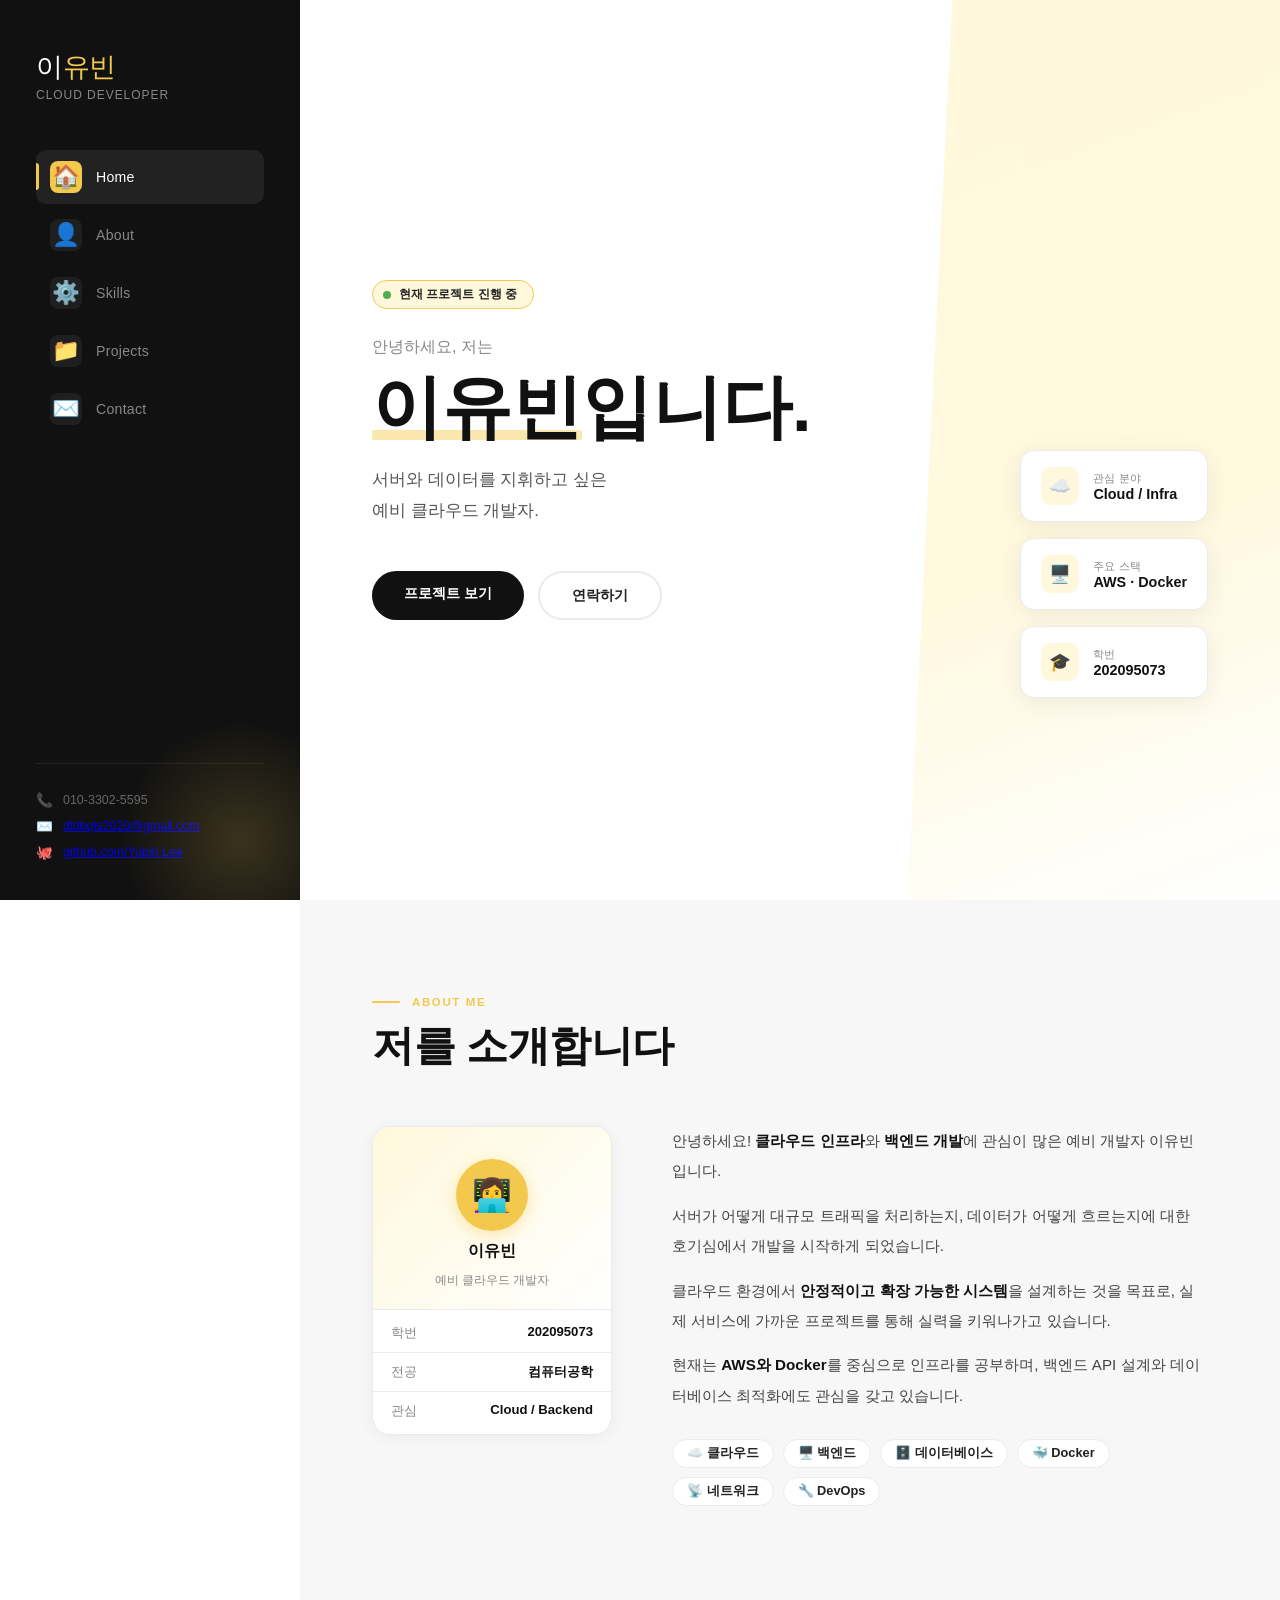
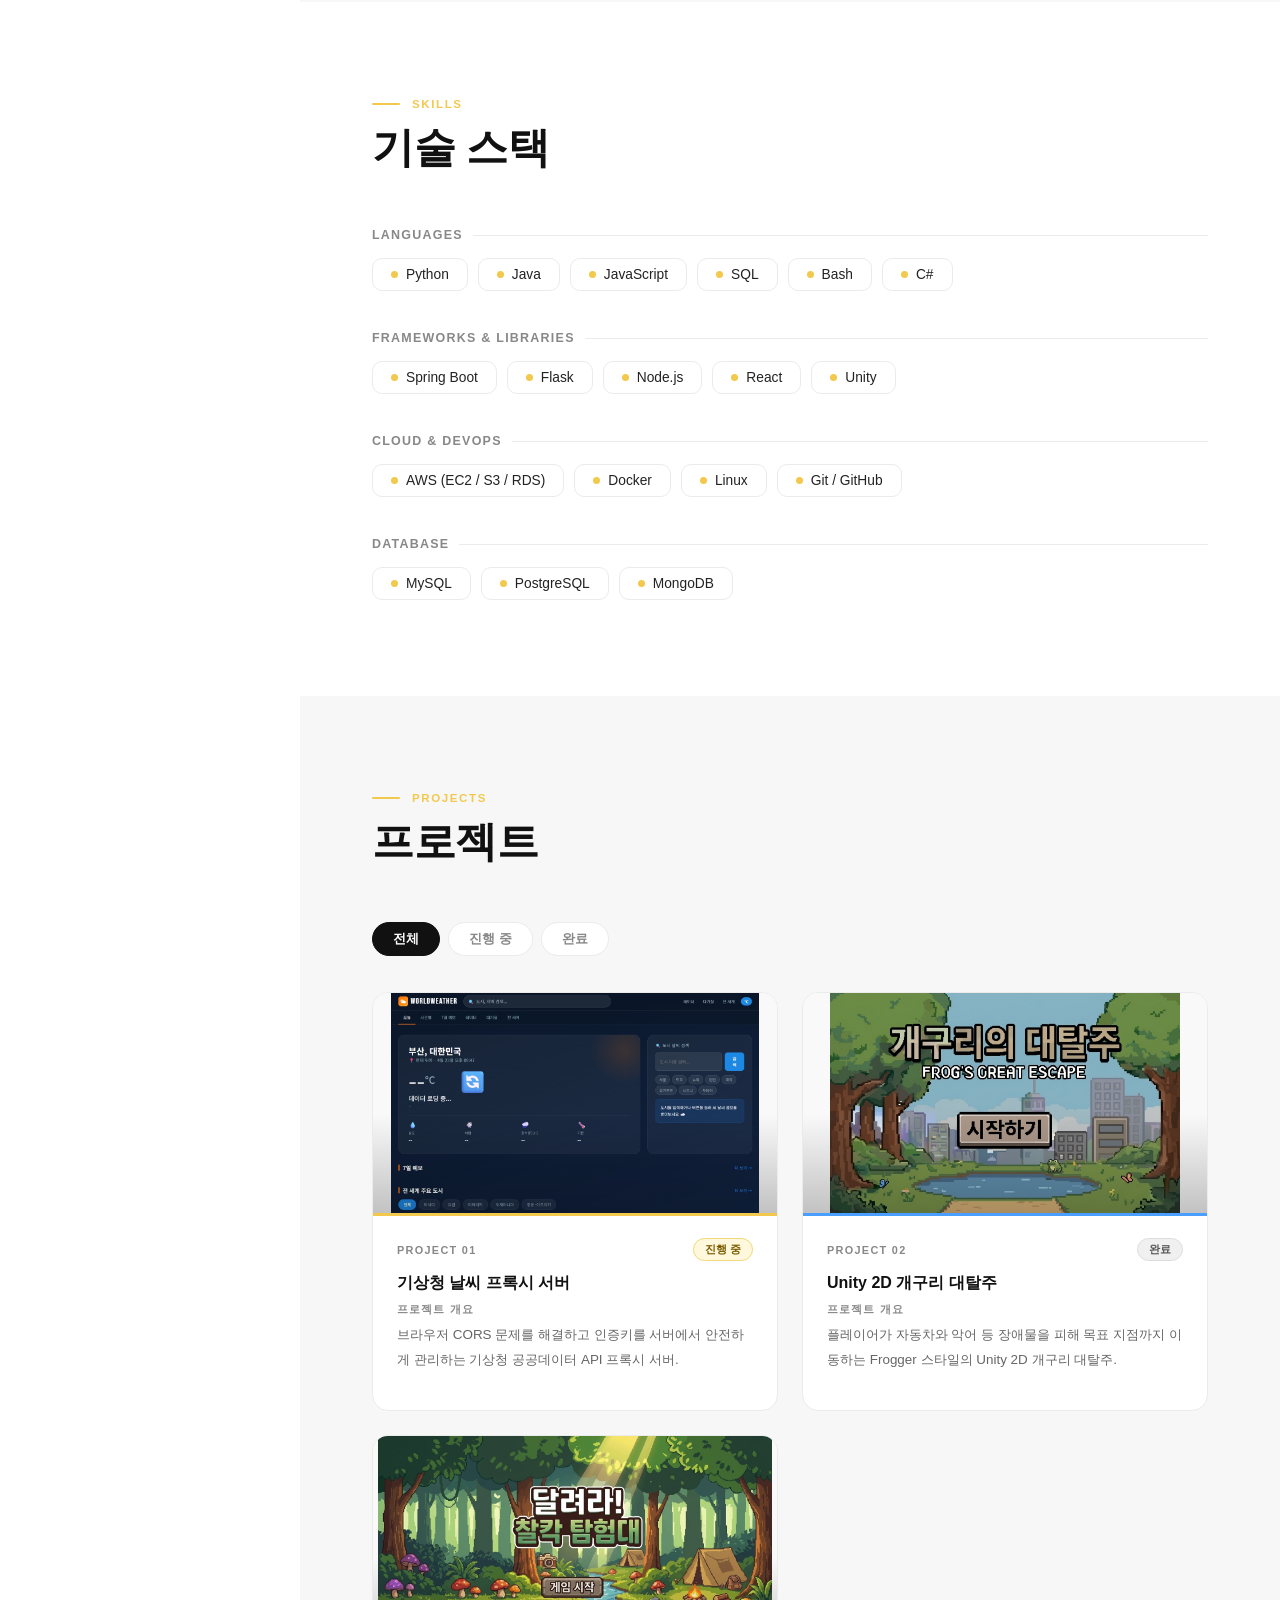
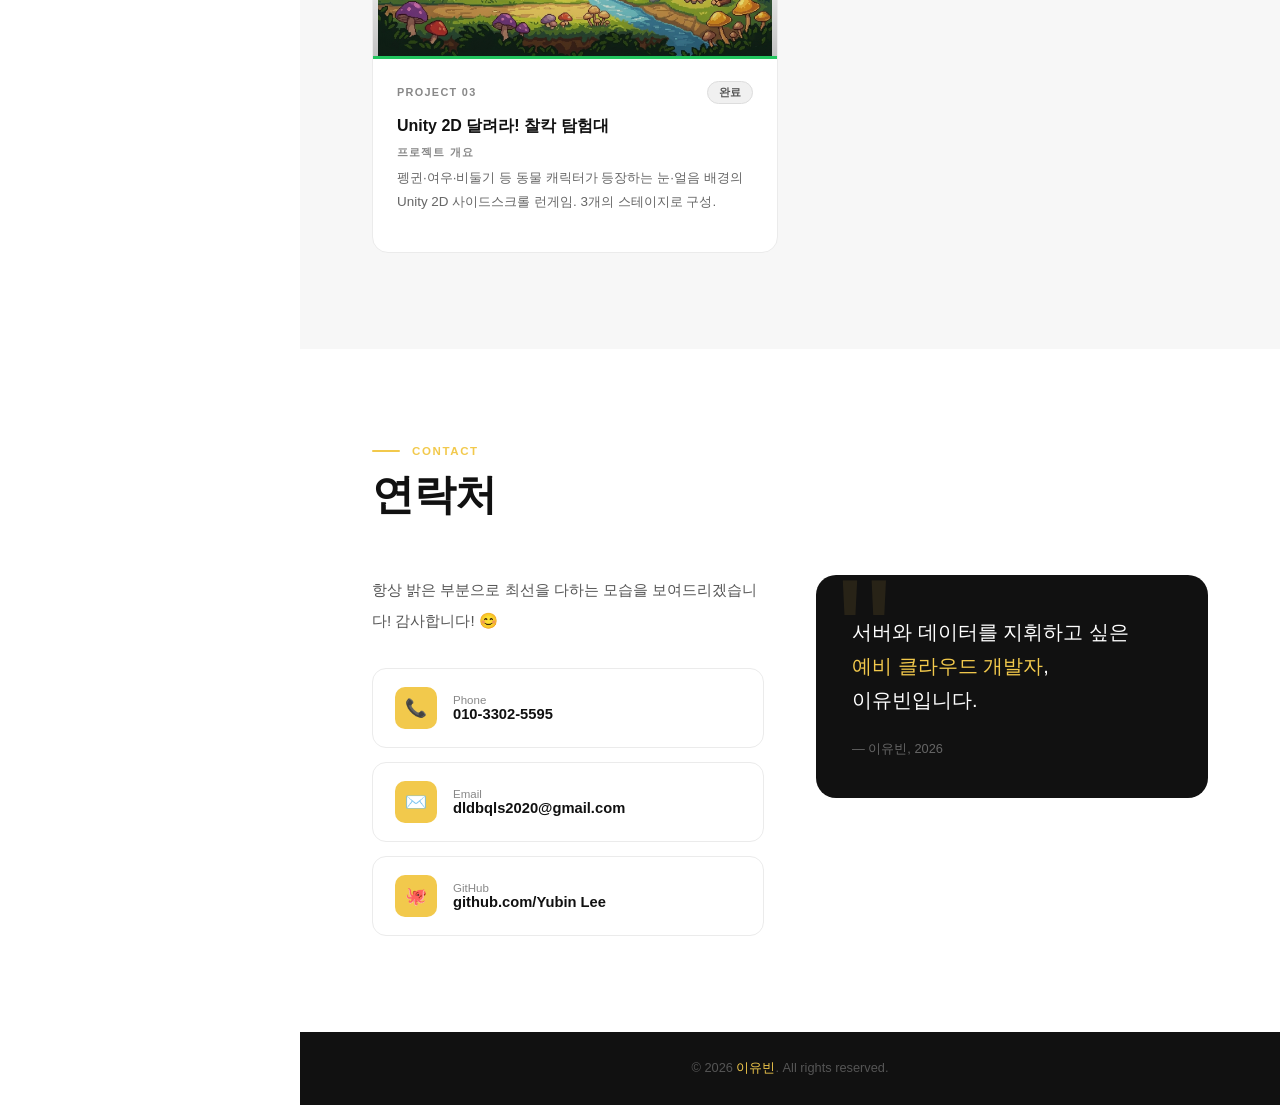
==== commit b1b266d6: "Add files via upload" ====
--- a/index.html
+++ b/index.html
@@ -34,7 +34,7 @@
   <div class="sb-bottom">
     <div class="sb-contact-item"><span>📞</span><span>010-3302-5595</span></div>
     <div class="sb-contact-item"><span>✉️</span><span><a href="mailto:dldbqls2020@gmail.com">dldbqls2020@gmail.com</a></span></div>
-    <div class="sb-contact-item"><span>🐙</span><span>github.com/Yubin Lee</span></div>
+    <div class="sb-contact-item"><span>🐙</span><span><a href="https://github.com/Grorar" target="_blank">github.com/Yubin Lee</a></span></div>
   </div>
 </aside>
 
@@ -208,7 +208,7 @@
               <span class="pc2">dotenv</span>
               <span class="pc2">기상청 API</span>
             </div>
-            <a href="#" class="proj-link">
+            <a href="https://github.com/Grorar/weather-server" target="_blank" class="proj-link">
               GitHub
               <svg viewBox="0 0 16 16" fill="none" stroke="currentColor" stroke-width="2" stroke-linecap="round" stroke-linejoin="round"><path d="M3 13L13 3M6 3h7v7"/></svg>
             </a>
@@ -244,7 +244,7 @@
               <span class="pc2">Input System</span>
               <span class="pc2">Physics 2D</span>
             </div>
-            <a href="#" class="proj-link">
+            <a href="https://github.com/Grorar/2D-Game-Frog-Escape" target="_blank" class="proj-link">
               GitHub
               <svg viewBox="0 0 16 16" fill="none" stroke="currentColor" stroke-width="2" stroke-linecap="round" stroke-linejoin="round"><path d="M3 13L13 3M6 3h7v7"/></svg>
             </a>
@@ -280,7 +280,7 @@
               <span class="pc2">Physics 2D</span>
               <span class="pc2">ScrollingBackground</span>
             </div>
-            <a href="#" class="proj-link">
+            <a href="https://github.com/Grorar/The-Running-Camera-Explorers" target="_blank" class="proj-link">
               GitHub
               <svg viewBox="0 0 16 16" fill="none" stroke="currentColor" stroke-width="2" stroke-linecap="round" stroke-linejoin="round"><path d="M3 13L13 3M6 3h7v7"/></svg>
             </a>
@@ -457,7 +457,7 @@
         '발표 기준시간 자동 계산 로직 및 Claude Haiku AI 프록시 엔드포인트 추가 연동'
       ],
       chips: ['Node.js', 'Express', 'node-fetch', 'dotenv', '기상청 API'],
-      github: '#'
+      github: 'https://github.com/Grorar/weather-server'
     },
     {
       num: 'Project 02',
@@ -472,7 +472,7 @@
         'Checkpoint · GoalFlag · FinalScoreDisplay로 진행 상황 및 점수 시스템 구현'
       ],
       chips: ['Unity', 'C#', 'URP 2D', 'TextMesh Pro', 'Input System', 'Physics 2D'],
-      github: '#'
+      github: 'https://github.com/Grorar/2D-Game-Frog-Escape'
     },
     {
       num: 'Project 03',
@@ -487,7 +487,7 @@
         'StageData · GameManager · FinalScoreDisplay로 3스테이지 진행 및 점수 시스템 구현'
       ],
       chips: ['Unity', 'C#', 'URP 2D', 'Animation', 'Physics 2D', 'ScrollingBackground'],
-      github: '#'
+      github: 'https://github.com/Grorar/The-Running-Camera-Explorers'
     },
   ];
 
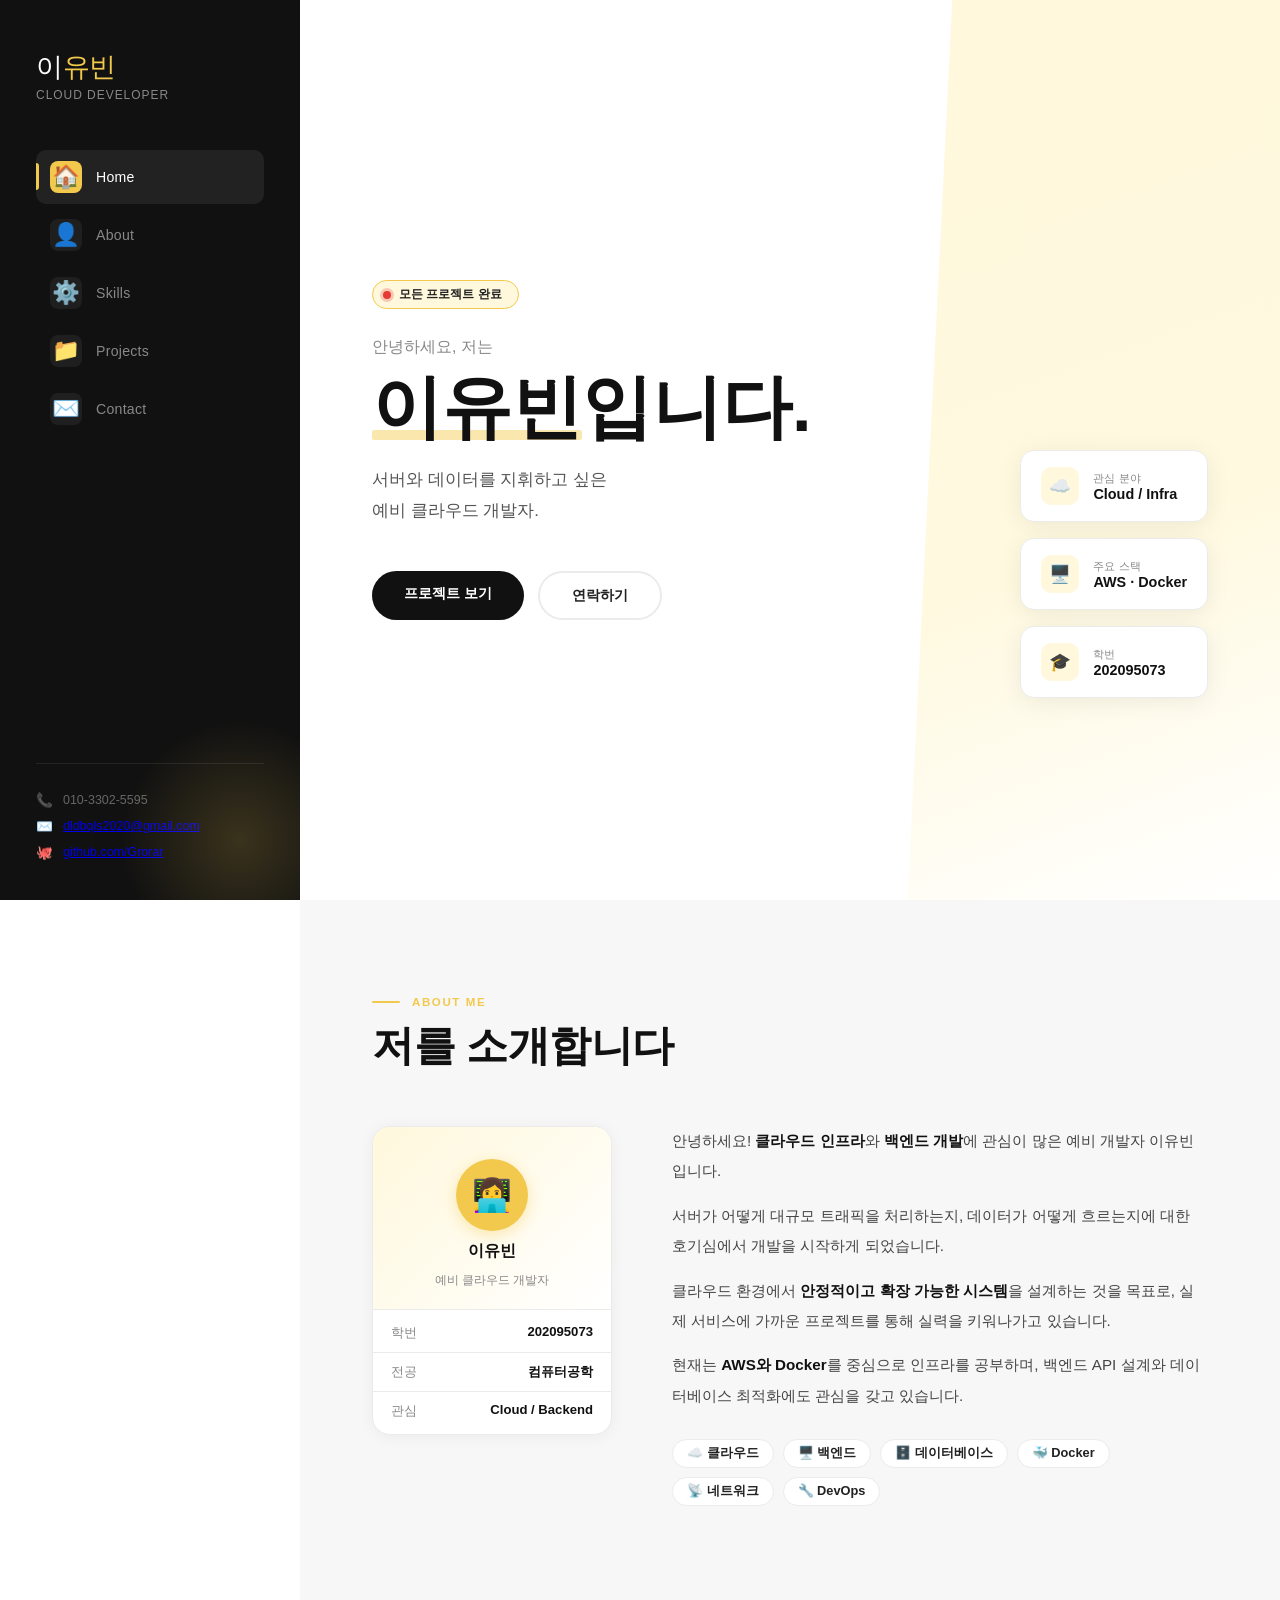
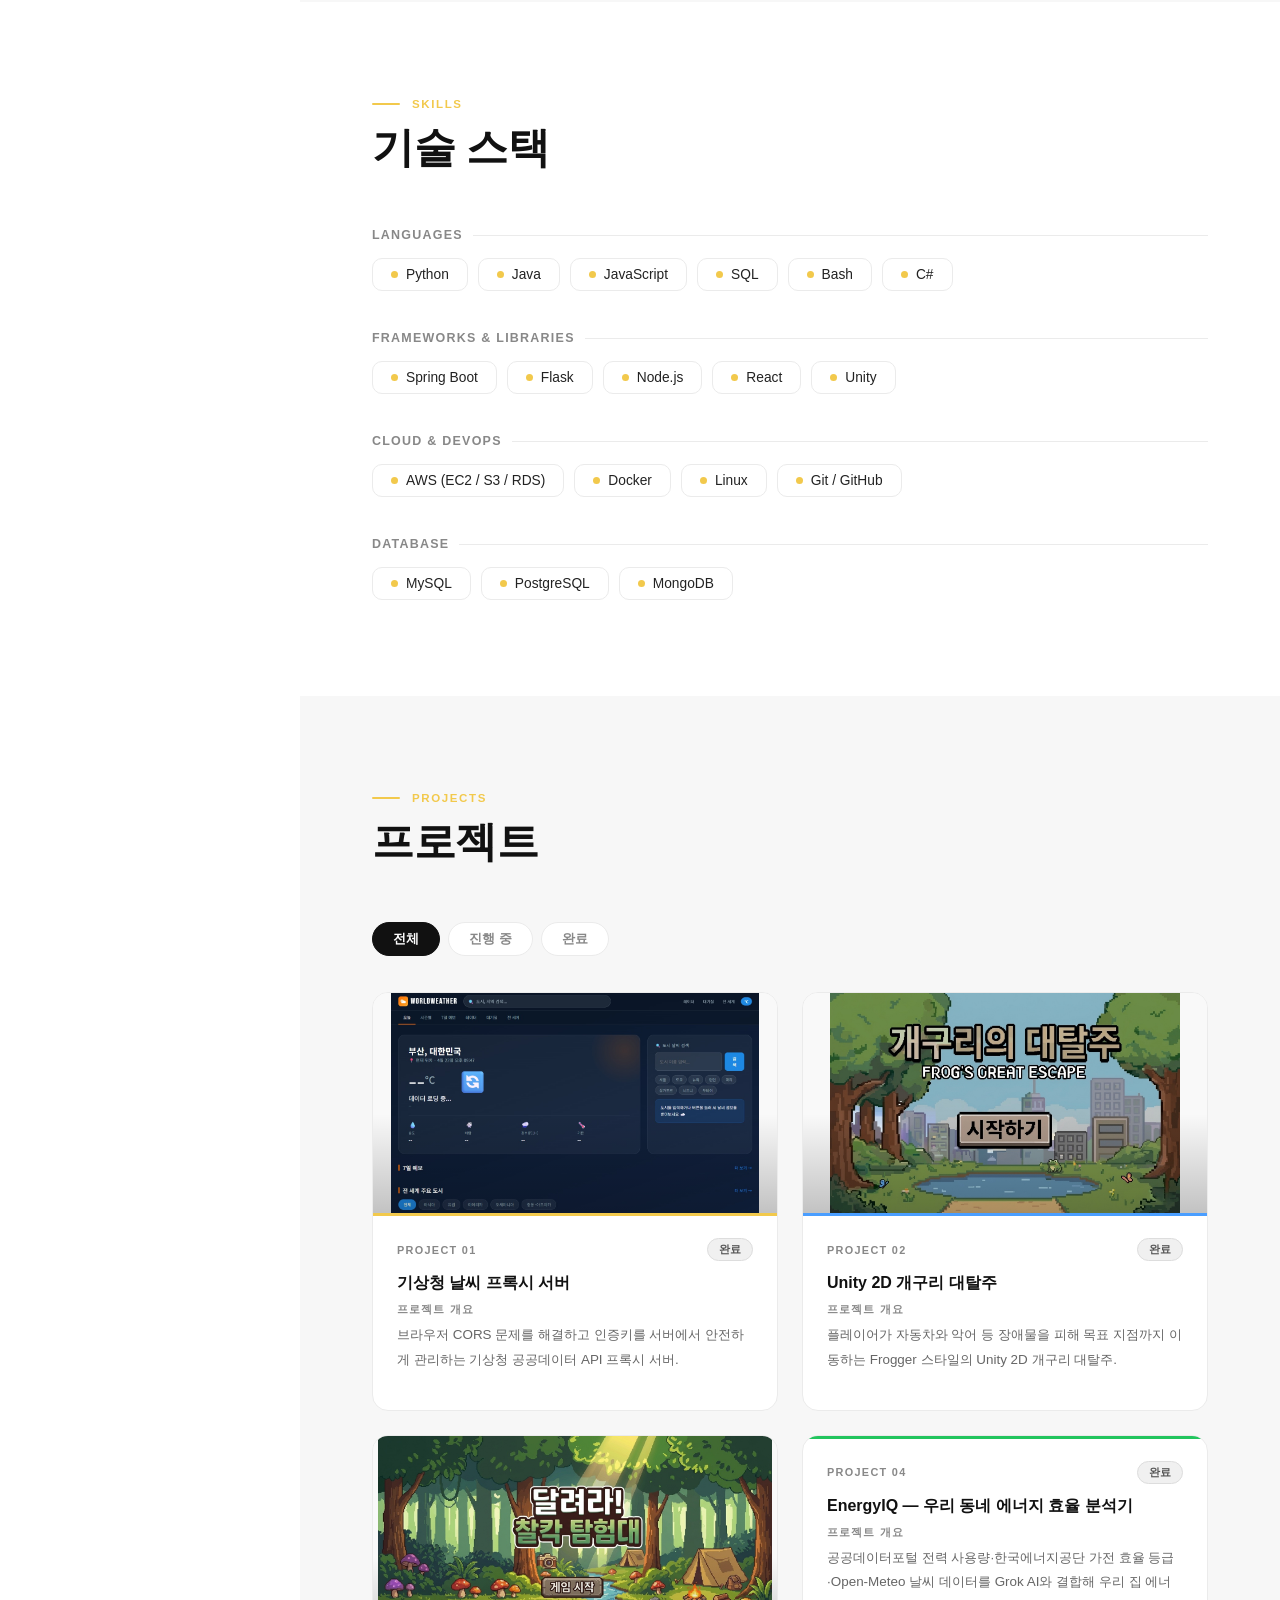
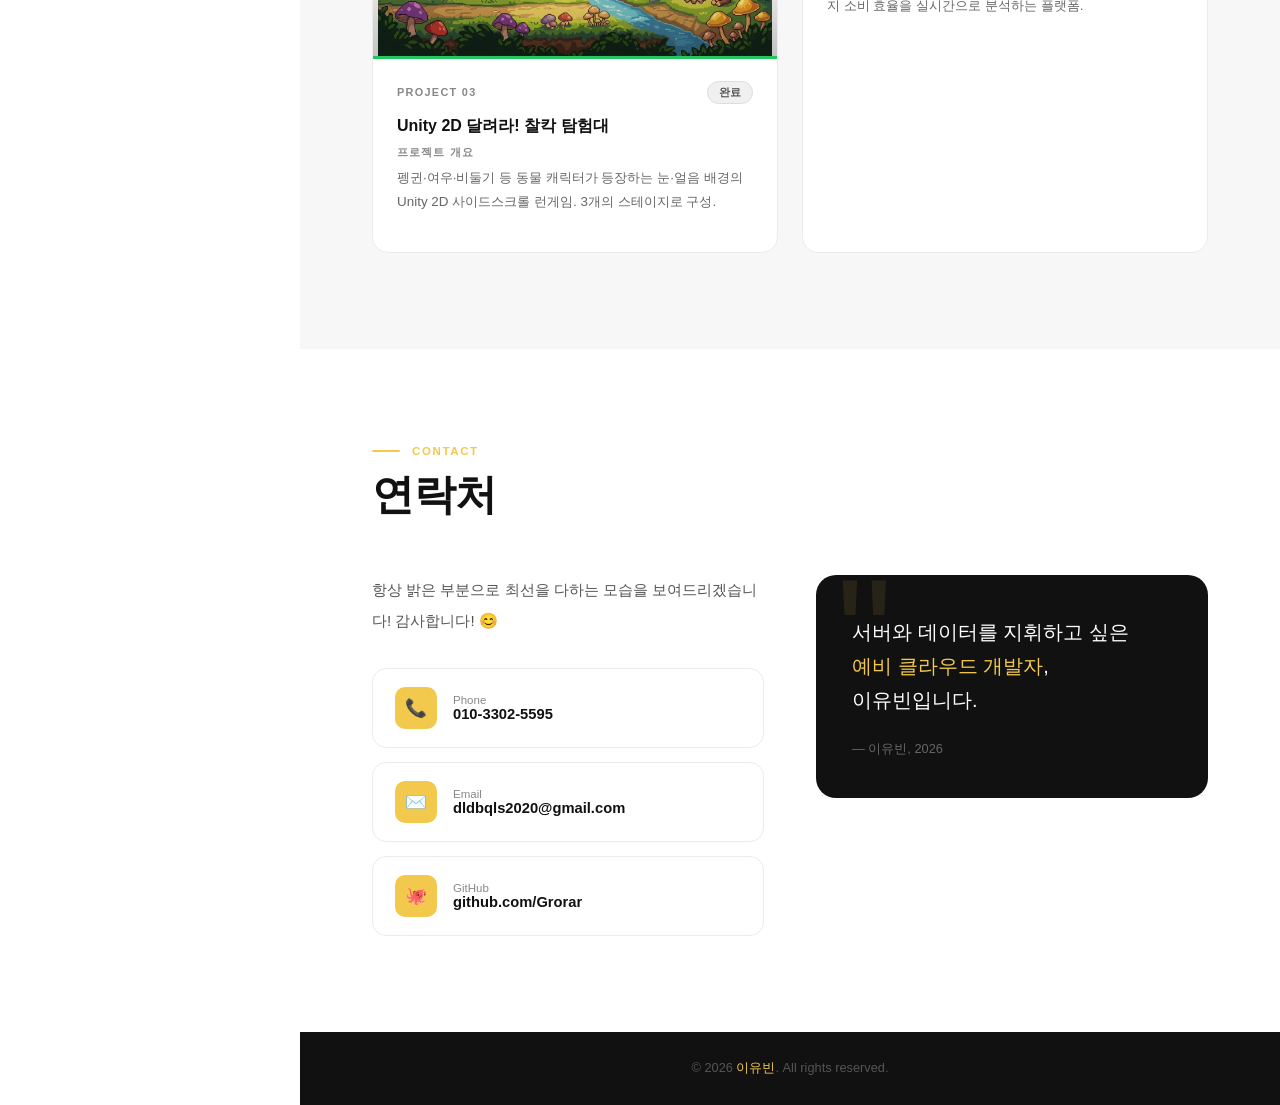
==== commit 9da1b163: "Add files via upload" ====
--- a/index.html
+++ b/index.html
@@ -34,7 +34,7 @@
   <div class="sb-bottom">
     <div class="sb-contact-item"><span>📞</span><span>010-3302-5595</span></div>
     <div class="sb-contact-item"><span>✉️</span><span><a href="mailto:dldbqls2020@gmail.com">dldbqls2020@gmail.com</a></span></div>
-    <div class="sb-contact-item"><span>🐙</span><span><a href="https://github.com/Grorar" target="_blank">github.com/Yubin Lee</a></span></div>
+    <div class="sb-contact-item"><span>🐙</span><span><a href="https://github.com/Grorar" target="_blank">github.com/Grorar</a></span></div>
   </div>
 </aside>
 
@@ -45,8 +45,8 @@
   <section id="hero">
     <div class="hero-inner">
       <div class="hero-badge">
-        <span class="dot"></span>
-        현재 프로젝트 진행 중
+        <span class="dot" style="background:#e53935; animation: none; box-shadow: 0 0 0 3px rgba(229,57,53,0.25);"></span>
+        모든 프로젝트 완료
       </div>
       <p class="hero-greeting">안녕하세요, 저는</p>
       <h1 class="hero-name"><span class="hl">이유빈</span>입니다.</h1>
@@ -182,7 +182,7 @@
     <div class="proj-grid reveal">
 
       <!-- ① 기상청 날씨 프록시 서버 -->
-      <div class="proj-card" data-status="wip">
+      <div class="proj-card" data-status="done">
         <div class="proj-thumb-wrap">
           <img class="proj-thumb" src="images/project1.jpg" alt="기상청 날씨 프록시 서버" onerror="this.parentElement.style.display='none'">
         </div>
@@ -190,7 +190,7 @@
         <div class="proj-body">
           <div class="proj-meta">
             <span class="proj-num">Project 01</span>
-            <span class="proj-status ps-wip">진행 중</span>
+            <span class="proj-status ps-done">완료</span>
           </div>
           <div class="proj-title">기상청 날씨 프록시 서버</div>
           <div class="proj-overview-label">프로젝트 개요</div>
@@ -208,10 +208,16 @@
               <span class="pc2">dotenv</span>
               <span class="pc2">기상청 API</span>
             </div>
-            <a href="https://github.com/Grorar/weather-server" target="_blank" class="proj-link">
-              GitHub
-              <svg viewBox="0 0 16 16" fill="none" stroke="currentColor" stroke-width="2" stroke-linecap="round" stroke-linejoin="round"><path d="M3 13L13 3M6 3h7v7"/></svg>
-            </a>
+            <div class="proj-links-wrap">
+              <a href="https://weather-server-production-a9ae.up.railway.app" target="_blank" class="proj-link proj-link-demo">
+                배포 사이트
+                <svg viewBox="0 0 16 16" fill="none" stroke="currentColor" stroke-width="2" stroke-linecap="round" stroke-linejoin="round"><path d="M3 13L13 3M6 3h7v7"/></svg>
+              </a>
+              <a href="https://github.com/Grorar/weather-server" target="_blank" class="proj-link">
+                GitHub
+                <svg viewBox="0 0 16 16" fill="none" stroke="currentColor" stroke-width="2" stroke-linecap="round" stroke-linejoin="round"><path d="M3 13L13 3M6 3h7v7"/></svg>
+              </a>
+            </div>
           </div>
         </div>
       </div>
@@ -288,6 +294,48 @@
         </div>
       </div>
 
+      <!-- ④ EnergyIQ -->
+      <div class="proj-card" data-status="done">
+        <div class="proj-thumb-wrap">
+          <img class="proj-thumb" src="images/project4.jpg" alt="EnergyIQ" onerror="this.parentElement.style.display='none'">
+        </div>
+        <div class="proj-accent acc-green"></div>
+        <div class="proj-body">
+          <div class="proj-meta">
+            <span class="proj-num">Project 04</span>
+            <span class="proj-status ps-done">완료</span>
+          </div>
+          <div class="proj-title">EnergyIQ — 우리 동네 에너지 효율 분석기</div>
+          <div class="proj-overview-label">프로젝트 개요</div>
+          <p class="proj-desc">공공데이터포털 전력 사용량·한국에너지공단 가전 효율 등급·Open-Meteo 날씨 데이터를 Grok AI와 결합해 우리 집 에너지 소비 효율을 실시간으로 분석하는 플랫폼.</p>
+          <ul class="proj-points">
+            <li>Express 프록시로 KEPCO·에너지공단·Open-Meteo 3개 공공 API 통합 및 인증키 보안 관리 구현</li>
+            <li>Promise.allSettled로 전력·날씨 API 병렬 호출 및 Chart.js 기반 월별·지역비교·기온상관 차트 시각화</li>
+            <li>Grok AI API 연동으로 가구별 에너지 소비 패턴 분석 및 맞춤형 절약 추천 기능 구현</li>
+          </ul>
+          <div class="proj-footer">
+            <div class="proj-chips">
+              <span class="pc2">Node.js</span>
+              <span class="pc2">Express</span>
+              <span class="pc2">Chart.js</span>
+              <span class="pc2">Grok API</span>
+              <span class="pc2">KEPCO API</span>
+              <span class="pc2">Open-Meteo</span>
+            </div>
+            <div class="proj-links-wrap">
+              <a href="https://energyiq-production.up.railway.app" target="_blank" class="proj-link proj-link-demo">
+                배포 사이트
+                <svg viewBox="0 0 16 16" fill="none" stroke="currentColor" stroke-width="2" stroke-linecap="round" stroke-linejoin="round"><path d="M3 13L13 3M6 3h7v7"/></svg>
+              </a>
+              <a href="https://github.com/Grorar/EnergyIQ" target="_blank" class="proj-link">
+                GitHub
+                <svg viewBox="0 0 16 16" fill="none" stroke="currentColor" stroke-width="2" stroke-linecap="round" stroke-linejoin="round"><path d="M3 13L13 3M6 3h7v7"/></svg>
+              </a>
+            </div>
+          </div>
+        </div>
+      </div>
+
     </div>
   </section>
 
@@ -308,9 +356,9 @@
             <div class="cl-icon">✉️</div>
             <div><div class="cl-lbl">Email</div><div class="cl-val">dldbqls2020@gmail.com</div></div>
           </a>
-          <a href="https://github.com/" target="_blank" class="cl-item">
+          <a href="https://github.com/Grorar" target="_blank" class="cl-item">
             <div class="cl-icon">🐙</div>
-            <div><div class="cl-lbl">GitHub</div><div class="cl-val">github.com/Yubin Lee</div></div>
+            <div><div class="cl-lbl">GitHub</div><div class="cl-val">github.com/Grorar</div></div>
           </a>
         </div>
       </div>
@@ -432,6 +480,10 @@
       <div class="modal-section-label">기술 스택</div>
       <div class="modal-chips" id="modalChips"></div>
       <div class="modal-footer">
+        <a href="#" class="modal-demo-btn" id="modalDemoBtn" target="_blank" style="display:none">
+          <svg viewBox="0 0 16 16" fill="none" stroke="currentColor" stroke-width="2" stroke-linecap="round" stroke-linejoin="round"><path d="M3 13L13 3M6 3h7v7"/></svg>
+          배포 사이트
+        </a>
         <a href="#" class="modal-gh-btn" id="modalGhBtn" target="_blank">
           <svg viewBox="0 0 16 16" fill="none" stroke="currentColor" stroke-width="2" stroke-linecap="round" stroke-linejoin="round"><path d="M3 13L13 3M6 3h7v7"/></svg>
           GitHub 보기
@@ -447,7 +499,7 @@
     {
       num: 'Project 01',
       title: '기상청 날씨 프록시 서버',
-      status: 'wip',
+      status: 'done',
       accent: '',
       img: 'images/project1.jpg',
       desc: '브라우저 CORS 문제를 해결하고 인증키를 서버에서 안전하게 관리하는 기상청 공공데이터 API 프록시 서버. Express + node-fetch 기반으로 프론트엔드와 기상청 API 사이를 중계합니다.',
@@ -457,7 +509,8 @@
         '발표 기준시간 자동 계산 로직 및 Claude Haiku AI 프록시 엔드포인트 추가 연동'
       ],
       chips: ['Node.js', 'Express', 'node-fetch', 'dotenv', '기상청 API'],
-      github: 'https://github.com/Grorar/weather-server'
+      github: 'https://github.com/Grorar/weather-server',
+      deploy: 'https://weather-server-production-a9ae.up.railway.app'
     },
     {
       num: 'Project 02',
@@ -489,6 +542,22 @@
       chips: ['Unity', 'C#', 'URP 2D', 'Animation', 'Physics 2D', 'ScrollingBackground'],
       github: 'https://github.com/Grorar/The-Running-Camera-Explorers'
     },
+    {
+      num: 'Project 04',
+      title: 'EnergyIQ — 우리 동네 에너지 효율 분석기',
+      status: 'done',
+      accent: 'acc-green',
+      img: 'images/project4.jpg',
+      desc: '공공데이터포털 전력 사용량·한국에너지공단 가전 효율 등급·Open-Meteo 날씨 데이터를 Grok AI와 결합해 우리 집 에너지 소비 효율을 실시간으로 분석하는 플랫폼.',
+      points: [
+        'Express 프록시로 KEPCO·에너지공단·Open-Meteo 3개 공공 API 통합 및 인증키 보안 관리 구현',
+        'Promise.allSettled로 전력·날씨 API 병렬 호출 및 Chart.js 기반 월별·지역비교·기온상관 차트 시각화',
+        'Grok AI API 연동으로 가구별 에너지 소비 패턴 분석 및 맞춤형 절약 추천 기능 구현'
+      ],
+      chips: ['Node.js', 'Express', 'Chart.js', 'Grok API', 'KEPCO API', 'Open-Meteo'],
+      github: 'https://github.com/Grorar/EnergyIQ',
+      deploy: 'https://energyiq-production.up.railway.app'
+    },
   ];
 
   const overlay   = document.getElementById('projModal');
@@ -519,6 +588,13 @@
     // 기술 스택
     modalChips.innerHTML = d.chips.map(c => `<span class="modal-chip">${c}</span>`).join('');
     modalGhBtn.href = d.github;
+    const modalDemoBtn = document.getElementById('modalDemoBtn');
+    if (d.deploy) {
+      modalDemoBtn.href = d.deploy;
+      modalDemoBtn.style.display = '';
+    } else {
+      modalDemoBtn.style.display = 'none';
+    }
     overlay.classList.add('open');
     document.body.style.overflow = 'hidden';
   }
